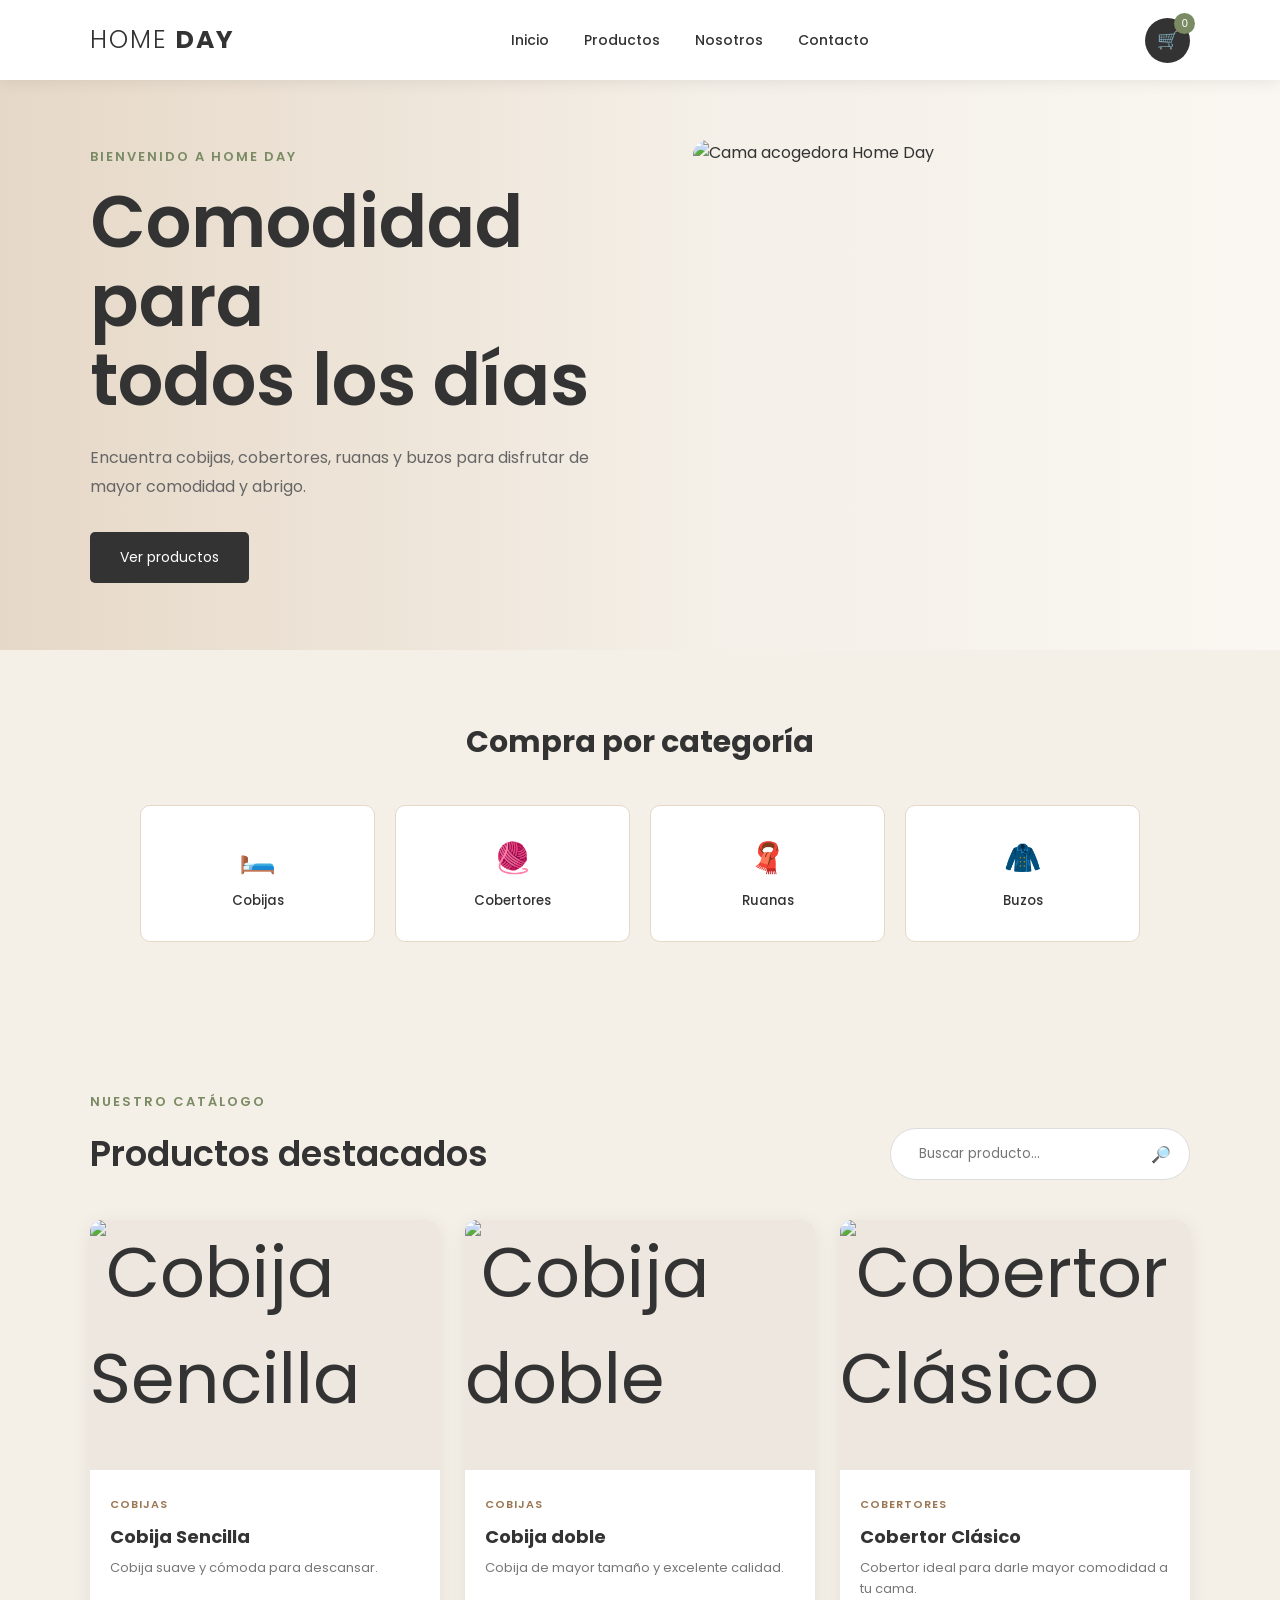
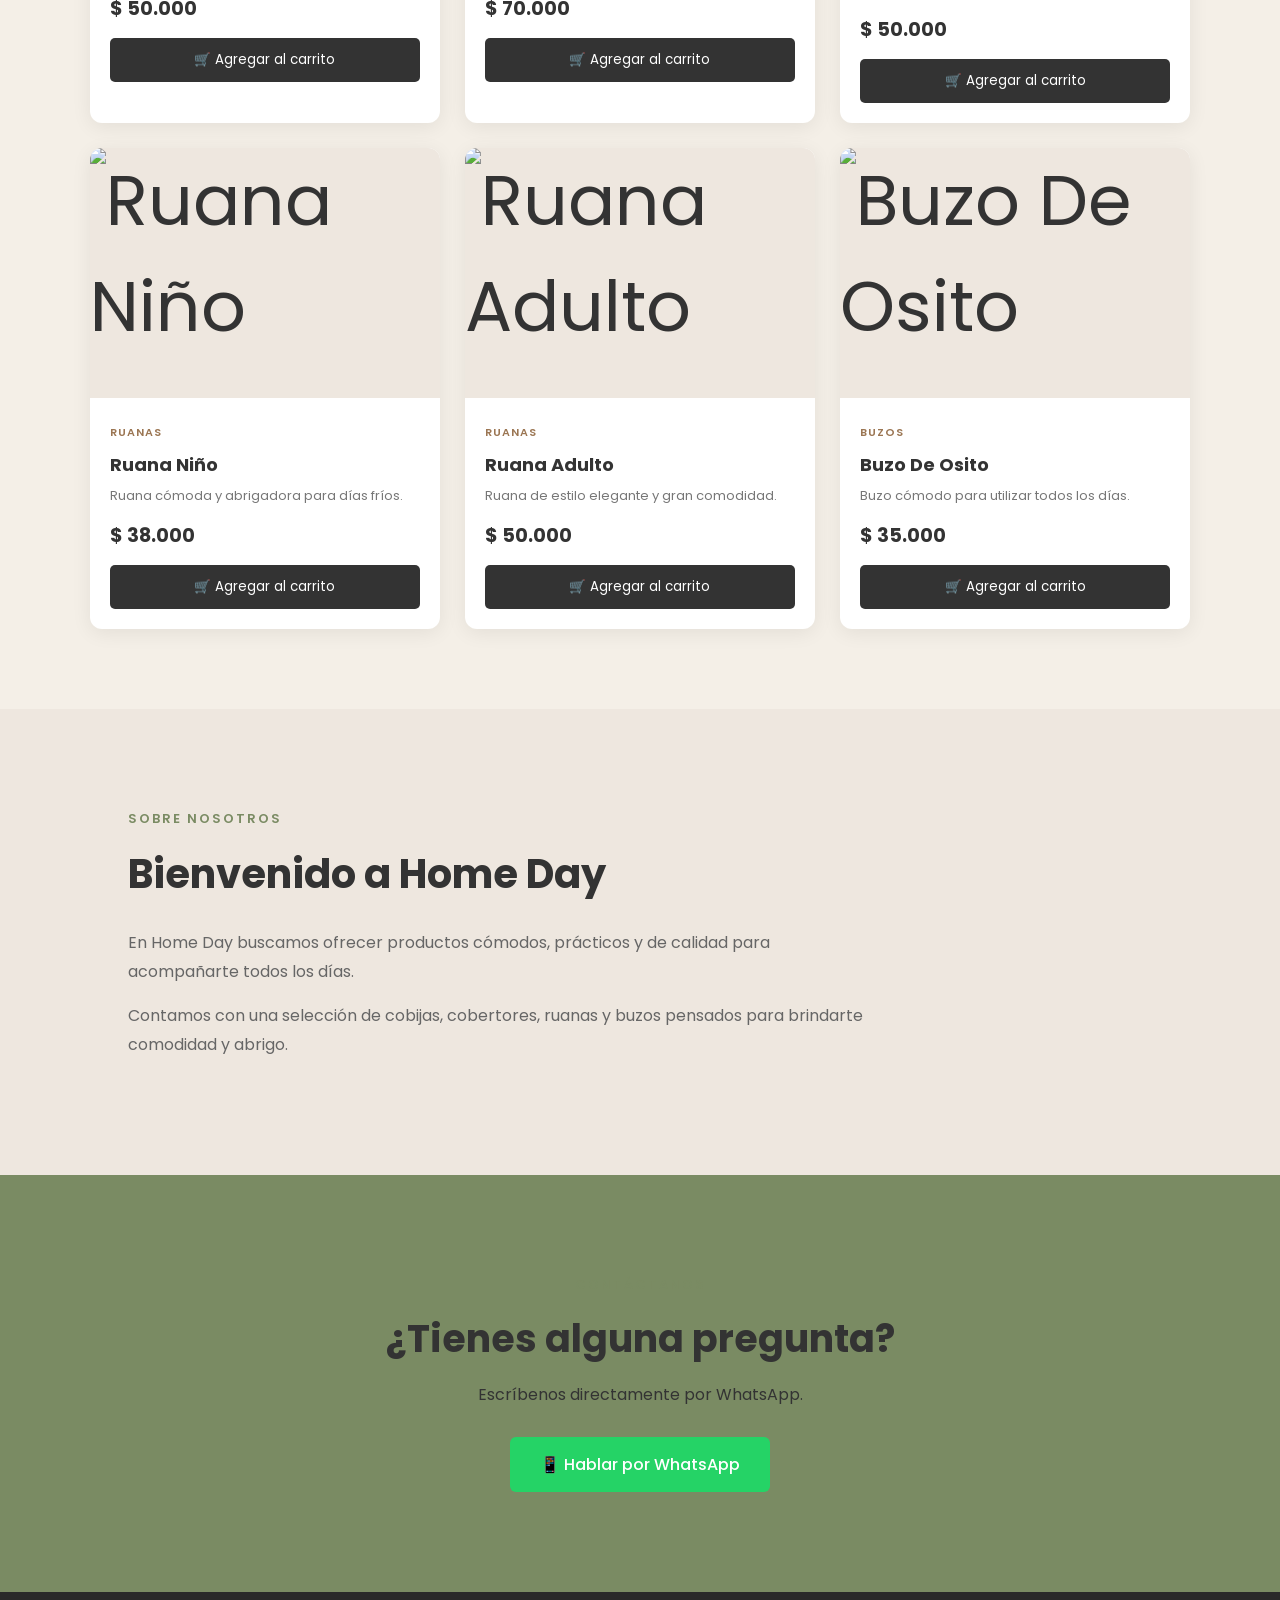
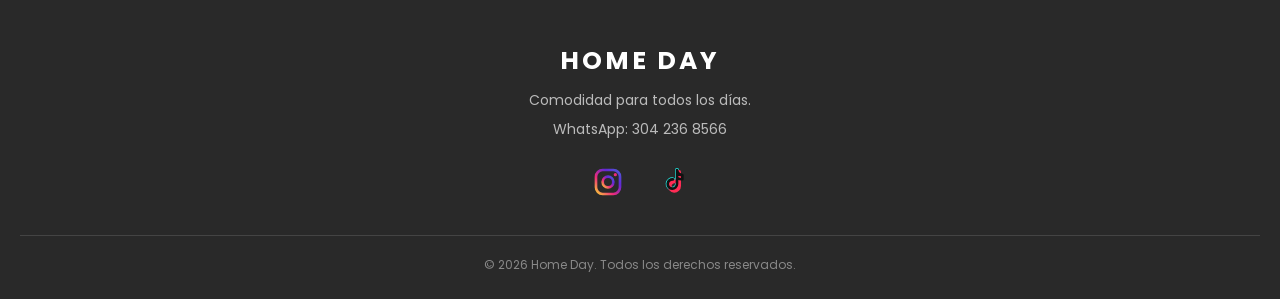
==== index.html @ c0301593 "Add files via upload" ====
<!DOCTYPE html>
<html lang="es">
<head>
    <meta charset="UTF-8">
    <meta name="viewport" content="width=device-width, initial-scale=1.0">

    <title>Home Day | Tienda Online</title>

    <link rel="stylesheet" href="estilos.css">

    <link rel="preconnect" href="https://fonts.googleapis.com">
    <link rel="preconnect" href="https://fonts.gstatic.com" crossorigin>
    <link href="https://fonts.googleapis.com/css2?family=Poppins:wght@300;400;500;600;700&display=swap" rel="stylesheet">
</head>

<body>

    <!-- =========================
         ENCABEZADO
    ========================== -->

    <header class="header">

        <div class="logo">
            <span>HOME</span> DAY
        </div>

        <nav class="menu">
            <a href="#inicio">Inicio</a>
            <a href="#productos">Productos</a>
            <a href="#nosotros">Nosotros</a>
            <a href="#contacto">Contacto</a>
        </nav>

        <button class="boton-carrito" onclick="abrirCarrito()">
            🛒
            <span id="contador-carrito">0</span>
        </button>

    </header>


    <!-- =========================
         INICIO
    ========================== -->

<section id="inicio" class="hero">

    <div class="hero-contenido">

        <p class="pequeno-titulo">
            BIENVENIDO A HOME DAY
        </p>

        <h1>
            Comodidad para<br>
            todos los días
        </h1>

        <p>
            Encuentra cobijas, cobertores, ruanas y buzos
            para disfrutar de mayor comodidad y abrigo.
        </p>

        <a href="#productos" class="boton-principal">
            Ver productos
        </a>

    </div>

    <div class="hero-imagen">
        <img src="./imagenes/cama.png" alt="Cama acogedora Home Day">
    </div>

</section>


    <!-- =========================
         CATEGORÍAS
    ========================== -->

    <section class="categorias">

        <h2>Compra por categoría</h2>

        <div class="categorias-contenedor">

            <button onclick="filtrarCategoria('Cobijas')">
                🛏️
                <span>Cobijas</span>
            </button>

            <button onclick="filtrarCategoria('Cobertores')">
                🧶
                <span>Cobertores</span>
            </button>

            <button onclick="filtrarCategoria('Ruanas')">
                🧣
                <span>Ruanas</span>
            </button>

            <button onclick="filtrarCategoria('Buzos')">
                🧥
                <span>Buzos</span>
            </button>

        </div>

    </section>


    <!-- =========================
         PRODUCTOS
    ========================== -->

    <section id="productos" class="productos">

        <div class="titulo-productos">

            <div>
                <p class="pequeno-titulo">
                    NUESTRO CATÁLOGO
                </p>

                <h2>
                    Productos destacados
                </h2>
            </div>

            <!-- BUSCADOR -->

            <div class="buscador">

                <input
                    type="text"
                    id="buscador"
                    placeholder="Buscar producto..."
                    onkeyup="buscarProducto()"
                >

                🔎

            </div>

        </div>


        <!-- Aquí aparecerán los productos -->

        <div id="lista-productos" class="lista-productos"></div>

    </section>


    <!-- =========================
         NOSOTROS
    ========================== -->

    <section id="nosotros" class="nosotros">

        <div class="nosotros-contenido">

            <p class="pequeno-titulo">
                SOBRE NOSOTROS
            </p>

            <h2>
                Bienvenido a Home Day
            </h2>

            <p>
                En Home Day buscamos ofrecer productos cómodos,
                prácticos y de calidad para acompañarte todos los días.
            </p>

            <p>
                Contamos con una selección de cobijas, cobertores,
                ruanas y buzos pensados para brindarte comodidad
                y abrigo.
            </p>

        </div>

    </section>


    <!-- =========================
         CONTACTO
    ========================== -->

    <section id="contacto" class="contacto">

        <p class="pequeno-titulo">
            CONTÁCTANOS
        </p>

        <h2>
            ¿Tienes alguna pregunta?
        </h2>

        <p>
            Escríbenos directamente por WhatsApp.
        </p>

        <a
            href="https://wa.me/573042368566"
            target="_blank"
            class="boton-whatsapp"
        >
            📱 Hablar por WhatsApp
        </a>

    </section>


    <!-- =========================
         CARRITO
    ========================== -->

    <div id="fondo-carrito" class="fondo-carrito">

        <div class="carrito">

            <div class="carrito-header">

                <h2>
                    🛒 Mi carrito
                </h2>

                <button onclick="cerrarCarrito()">
                    ✕
                </button>

            </div>


            <div id="productos-carrito" class="productos-carrito">

                <p class="carrito-vacio">
                    Tu carrito está vacío.
                </p>

            </div>


            <div class="carrito-total">

                <span>
                    Total:
                </span>

                <strong id="total-carrito">
                    $0
                </strong>

            </div>


            <!-- DATOS DEL CLIENTE -->

            <div class="datos-cliente">

                <h3>
                    Datos para el pedido
                </h3>

                <input
                    type="text"
                    id="nombre-cliente"
                    placeholder="Nombre completo"
                >

                <input
                    type="text"
                    id="direccion-cliente"
                    placeholder="Dirección de entrega"
                >

                <input
                    type="text"
                    id="ciudad-cliente"
                    placeholder="Ciudad"
                >

            </div>


            <!-- BOTÓN WHATSAPP -->

            <button
                class="boton-pedido"
                onclick="enviarPedidoWhatsApp()"
            >
                📲 Realizar pedido por WhatsApp
            </button>

        </div>

    </div>


<!-- =========================
     PIE DE PÁGINA
========================= -->

<footer>

    <div class="footer-logo">
        HOME DAY
    </div>

    <p>
        Comodidad para todos los días.
    </p>

    <p>
        WhatsApp: 304 236 8566
    </p>

    <!-- REDES SOCIALES -->

    <div class="redes-sociales">

        <!-- INSTAGRAM -->

        <a
            href="https://www.instagram.com/home_day17"
            target="_blank"
            rel="noopener noreferrer"
            aria-label="Instagram"
            title="Síguenos en Instagram"
        >

            <svg viewBox="0 0 24 24" aria-hidden="true">

                <defs>
                    <linearGradient
                        id="instagram-gradient"
                        x1="0"
                        y1="1"
                        x2="1"
                        y2="0"
                    >
                        <stop offset="0%" stop-color="#f9ce34"/>
                        <stop offset="35%" stop-color="#ee2a7b"/>
                        <stop offset="70%" stop-color="#6228d7"/>
                        <stop offset="100%" stop-color="#4f5bd5"/>
                    </linearGradient>
                </defs>

                <rect
                    x="3"
                    y="3"
                    width="18"
                    height="18"
                    rx="5"
                    ry="5"
                    fill="none"
                    stroke="url(#instagram-gradient)"
                    stroke-width="2"
                />

                <circle
                    cx="12"
                    cy="12"
                    r="4"
                    fill="none"
                    stroke="url(#instagram-gradient)"
                    stroke-width="2"
                />

                <circle
                    cx="17.5"
                    cy="6.5"
                    r="1.2"
                    fill="#ee2a7b"
                />

            </svg>

        </a>


        <!-- TIKTOK -->

        <a
            href="https://www.tiktok.com/@home.day17"
            target="_blank"
            rel="noopener noreferrer"
            aria-label="TikTok"
            title="Síguenos en TikTok"
        >

            <svg viewBox="0 0 24 24" aria-hidden="true">

                <!-- Sombra turquesa -->

                <path
                    d="M15 3v10.5a3.5 3.5 0 1 1-3-3.46"
                    fill="none"
                    stroke="#25F4EE"
                    stroke-width="3"
                    stroke-linecap="round"
                    stroke-linejoin="round"
                />

                <!-- Sombra rosa -->

                <path
                    d="M16.5 4.5v10.5a3.5 3.5 0 1 1-3-3.46"
                    fill="none"
                    stroke="#FE2C55"
                    stroke-width="3"
                    stroke-linecap="round"
                    stroke-linejoin="round"
                />

                <!-- Símbolo principal -->

                <path
                    d="M15 3v10.5a3.5 3.5 0 1 1-3-3.46M15 3c.3 2.2 1.6 3.6 4 3.8v3.1c-1.5.1-2.8-.3-4-1"
                    fill="none"
                    stroke="#111111"
                    stroke-width="2"
                    stroke-linecap="round"
                    stroke-linejoin="round"
                />

            </svg>

        </a>

    </div>


    <div class="copyright">
        © 2026 Home Day. Todos los derechos reservados.
    </div>

</footer>


    <!-- JAVASCRIPT -->

    <script src="script.js"></script>

</body>
</html>
---- estilos.css ----
/* =========================================
HOME DAY - ESTILOS
========================================= */

* {
  margin: 0;
  padding: 0;
  box-sizing: border-box;
}

html {
  scroll-behavior: smooth;
}

body {
  font-family: 'Poppins', sans-serif;
  background: #F4EFE7;
  color: #333333;
}

/* =========================================
HEADER
========================================= */

.header {
  width: 100%;
  height: 80px;
  background: #FFFFFF;
  display: flex;
  align-items: center;
  justify-content: space-between;
  padding: 0 7%;
  position: sticky;
  top: 0;
  z-index: 1000;
  box-shadow: 0 2px 15px rgba(0, 0, 0, 0.08);
}

.logo {
  font-size: 25px;
  font-weight: 700;
  letter-spacing: 2px;
  color: #333333;
}

.logo span {
  font-weight: 300;
}

.menu {
  display: flex;
  gap: 35px;
}

.menu a {
  text-decoration: none;
  color: #333333;
  font-size: 14px;
  font-weight: 500;
  transition: 0.3s;
}

.menu a:hover {
  color: #7A8B63;
}

.boton-carrito {
  border: none;
  background: #333333;
  color: white;
  width: 45px;
  height: 45px;
  border-radius: 50%;
  cursor: pointer;
  font-size: 18px;
  position: relative;
  transition: 0.3s;
}

.boton-carrito:hover {
  transform: scale(1.08);
  background: #7A8B63;
}

#contador-carrito {
  position: absolute;
  top: -5px;
  right: -5px;
  background: #7A8B63;
  color: white;
  width: 21px;
  height: 21px;
  border-radius: 50%;
  font-size: 11px;
  display: flex;
  align-items: center;
  justify-content: center;
}

/* =========================================
HERO
========================================= */

.hero {

  min-height: 570px;

  background: linear-gradient(
    90deg,
    #E6D8C7 0%,
    #F4EFE7 55%,
    #FAF7F2 100%
  );

  display: flex;

  align-items: center;

  justify-content: space-between;

  gap: 40px;

  padding: 50px 7%;

}

.hero-contenido {
  max-width: 620px;
}

.hero-imagen {

  width: 50%;

  height: 450px;

  display: flex;

  align-items: center;

  justify-content: center;

  overflow: hidden;

  border-radius: 15px;

}

.hero-imagen img {

  width: 100%;

  height: 100%;

  object-fit: contain;

  display: block;

}

.pequeno-titulo {
  color: #7A8B63;
  font-size: 13px;
  font-weight: 600;
  letter-spacing: 2px;
  margin-bottom: 15px;
}

.hero h1 {
  font-size: clamp(42px, 6vw, 72px);
  line-height: 1.1;
  font-weight: 600;
  color: #333333;
  margin-bottom: 25px;
}

.hero p:not(.pequeno-titulo) {
  max-width: 520px;
  line-height: 1.8;
  color: #666666;
  margin-bottom: 30px;
}

.boton-principal {
  display: inline-block;
  background: #333333;
  color: white;
  padding: 15px 30px;
  border-radius: 5px;
  text-decoration: none;
  font-size: 14px;
  transition: 0.3s;
}

.boton-principal:hover {
  background: #7A8B63;
  transform: translateY(-2px);
}

/* =========================================
CATEGORÍAS
========================================= */

.categorias {
  padding: 70px 7%;
  background: #F4EFE7;
  text-align: center;
}

.categorias h2 {
  font-size: 30px;
  margin-bottom: 40px;
  color: #333333;
}

.categorias-contenedor {
  max-width: 1000px;
  margin: auto;
  display: grid;
  grid-template-columns: repeat(4, 1fr);
  gap: 20px;
}

.categorias-contenedor button {
  border: 1px solid #E6D8C7;
  background: #FFFFFF;
  padding: 30px 15px;
  border-radius: 10px;
  cursor: pointer;
  font-family: inherit;
  color: #333333;
  transition: 0.3s;
}

.categorias-contenedor button:hover {
  background: #7A8B63;
  color: #FFFFFF;
  transform: translateY(-5px);
}

.categorias-contenedor button:first-line {
  font-size: 30px;
}

.categorias-contenedor span {
  display: block;
  margin-top: 10px;
  font-weight: 500;
}

/* =========================================
PRODUCTOS
========================================= */

.productos {
padding: 80px 7%;
}

.titulo-productos {
display: flex;
justify-content: space-between;
align-items: end;
margin-bottom: 40px;
}

.titulo-productos h2 {
font-size: 35px;
font-weight: 600;
}

.buscador {
background: white;
border: 1px solid #ddd;
border-radius: 30px;
padding: 5px 18px;
display: flex;
align-items: center;
width: 300px;
}

.buscador input {
border: none;
outline: none;
width: 100%;
padding: 10px;
font-family: inherit;
background: transparent;
}

/* =========================================
LISTA DE PRODUCTOS
========================================= */

.lista-productos {
display: grid;
grid-template-columns: repeat(3, 1fr);
gap: 25px;
}

.producto {
background: white;
border-radius: 12px;
overflow: hidden;
box-shadow: 0 4px 20px rgba(0, 0, 0, 0.07);
transition: 0.3s;
}

.producto:hover {
transform: translateY(-7px);
box-shadow: 0 10px 30px rgba(0, 0, 0, 0.12);
}

.producto-imagen {
    height: 250px;
    background: #eee7df;
    display: flex;
    align-items: center;
    justify-content: center;
    font-size: 70px;
    overflow: hidden;
}

.producto-imagen img {
    width: 100%;
    height: 100%;
    object-fit: cover;
    display: block;
}

.producto-info {
padding: 20px;
}

.producto-categoria {
font-size: 11px;
color: #9b7653;
font-weight: 600;
text-transform: uppercase;
letter-spacing: 1px;
}

.producto h3 {
font-size: 18px;
margin: 8px 0;
}

.producto-descripcion {
color: #777;
font-size: 13px;
line-height: 1.6;
margin-bottom: 15px;
}

.producto-precio {
font-size: 19px;
font-weight: 700;
margin-bottom: 15px;
}

.boton-agregar {
width: 100%;
border: none;
background: #333;
color: white;
padding: 12px;
border-radius: 5px;
cursor: pointer;
font-family: inherit;
transition: 0.3s;
}

.boton-agregar:hover {
background: #9b7653;
}

/* =========================================
NOSOTROS
========================================= */

.nosotros {
padding: 100px 10%;
background: #eee7df;
}

.nosotros-contenido {
max-width: 750px;
}

.nosotros h2 {
font-size: 40px;
margin-bottom: 25px;
}

.nosotros p:not(.pequeno-titulo) {
color: #666;
line-height: 1.8;
margin-bottom: 15px;
}

/* =========================================
CONTACTO
========================================= */

.contacto {
    padding: 100px 20px;
    text-align: center;
    background: #7A8B63;
}

.contacto h2 {
    font-size: 38px;
    margin-bottom: 15px;
    color: #333333;
}

.contacto p:not(.pequeno-titulo) {
    color: #333333;
    margin-bottom: 30px;
}

.boton-whatsapp {
display: inline-block;
background: #25d366;
color: white;
padding: 15px 30px;
text-decoration: none;
border-radius: 6px;
font-weight: 500;
transition: 0.3s;
}

.boton-whatsapp:hover {
transform: translateY(-3px);
}

/* =========================================
CARRITO
========================================= */

.fondo-carrito {
    position: fixed;
    inset: 0;
    background: rgba(0, 0, 0, 0.55);
    z-index: 2000;
    display: none;
    justify-content: flex-end;
}

.fondo-carrito.activo {
    display: flex;
}

.carrito {
    width: 450px;
    max-width: 100%;
    height: 100%;
    background: white;
    padding: 25px;
    overflow-y: auto;
    animation: aparecerCarrito 0.3s ease;
}

.carrito-header {
display: flex;
align-items: center;
justify-content: space-between;
border-bottom: 1px solid #eee;
padding-bottom: 20px;
}

.carrito-header h2 {
font-size: 22px;
}

.carrito-header button {
border: none;
background: transparent;
font-size: 22px;
cursor: pointer;
}

/* =========================================
PRODUCTOS DEL CARRITO
========================================= */

.producto-carrito {
display: flex;
justify-content: space-between;
align-items: center;
gap: 10px;
padding: 18px 0;
border-bottom: 1px solid #eee;
}

.producto-carrito-info {
flex: 1;
}

.producto-carrito-info h4 {
font-size: 14px;
margin-bottom: 5px;
}

.producto-carrito-info p {
color: #777;
font-size: 13px;
}

.controles-cantidad {
display: flex;
align-items: center;
gap: 8px;
}

.controles-cantidad button {
width: 27px;
height: 27px;
border: 1px solid #ddd;
background: #fafafa;
cursor: pointer;
border-radius: 4px;
}

.eliminar-producto {
border: none !important;
background: transparent !important;
color: #b85c5c;
font-size: 18px;
}

.carrito-vacio {
text-align: center;
padding: 50px 0;
color: #888;
}

/* =========================================
TOTAL
========================================= */

.carrito-total {
display: flex;
justify-content: space-between;
padding: 25px 0;
font-size: 20px;
border-bottom: 1px solid #eee;
}

/* =========================================
DATOS CLIENTE
========================================= */

.datos-cliente {
padding-top: 25px;
}

.datos-cliente h3 {
font-size: 17px;
margin-bottom: 15px;
}

.datos-cliente input {
width: 100%;
padding: 13px;
border: 1px solid #ddd;
border-radius: 5px;
margin-bottom: 12px;
outline: none;
font-family: inherit;
}

.datos-cliente input:focus {
border-color: #9b7653;
}

/* =========================================
BOTÓN PEDIDO
========================================= */

.boton-pedido {
width: 100%;
margin-top: 15px;
padding: 15px;
border: none;
background: #25d366;
color: white;
border-radius: 5px;
font-family: inherit;
font-weight: 600;
cursor: pointer;
transition: 0.3s;
}

.boton-pedido:hover {
background: #1ebc59;
}

/* =========================================
FOOTER
========================================= */

footer {
background: #292929;
color: white;
text-align: center;
padding: 50px 20px 25px;
}

.footer-logo {
font-size: 25px;
font-weight: 700;
letter-spacing: 3px;
margin-bottom: 10px;
}

footer p {
color: #bbb;
margin-bottom: 8px;
font-size: 14px;
}

.copyright {
border-top: 1px solid #444;
margin-top: 30px;
padding-top: 20px;
color: #888;
font-size: 12px;
}

/* =========================================
MENSAJE SIN PRODUCTOS
========================================= */

.sin-productos {
grid-column: 1 / -1;
text-align: center;
padding: 50px;
color: #777;
}

/* =========================================
RESPONSIVE
========================================= */

@media (max-width: 1000px) {


.lista-productos {
    grid-template-columns: repeat(2, 1fr);
}

.categorias-contenedor {
    grid-template-columns: repeat(2, 1fr);
}


}

@media (max-width: 700px) {


.header {
    padding: 0 5%;
}

.menu {
    display: none;
}

.hero {
    padding: 60px 7%;
    min-height: 500px;
}

.hero h1 {
    font-size: 45px;
}

.titulo-productos {
    flex-direction: column;
    align-items: stretch;
    gap: 25px;
}

.buscador {
    width: 100%;
}

.lista-productos {
    grid-template-columns: 1fr;
}

.categorias-contenedor {
    grid-template-columns: 1fr 1fr;
}

.productos {
    padding: 60px 5%;
}

.nosotros {
    padding: 70px 7%;
}

.nosotros h2 {
    font-size: 32px;
}

.contacto h2 {
    font-size: 30px;
}


}

@media (max-width: 450px) {


.categorias-contenedor {
    grid-template-columns: 1fr;
}

.carrito {
    padding: 20px;
}


}

/* =========================================
   REDES SOCIALES
========================================= */

.redes-sociales {
    display: flex;
    justify-content: center;
    align-items: center;
    gap: 20px;
    margin: 20px 0;
}

.redes-sociales a {
    display: flex;
    align-items: center;
    justify-content: center;
    width: 45px;
    height: 45px;
    text-decoration: none;
    transition: 0.3s;
}

.redes-sociales a:hover {
    transform: scale(1.1);
}

.redes-sociales svg {
    width: 32px;
    height: 32px;
}
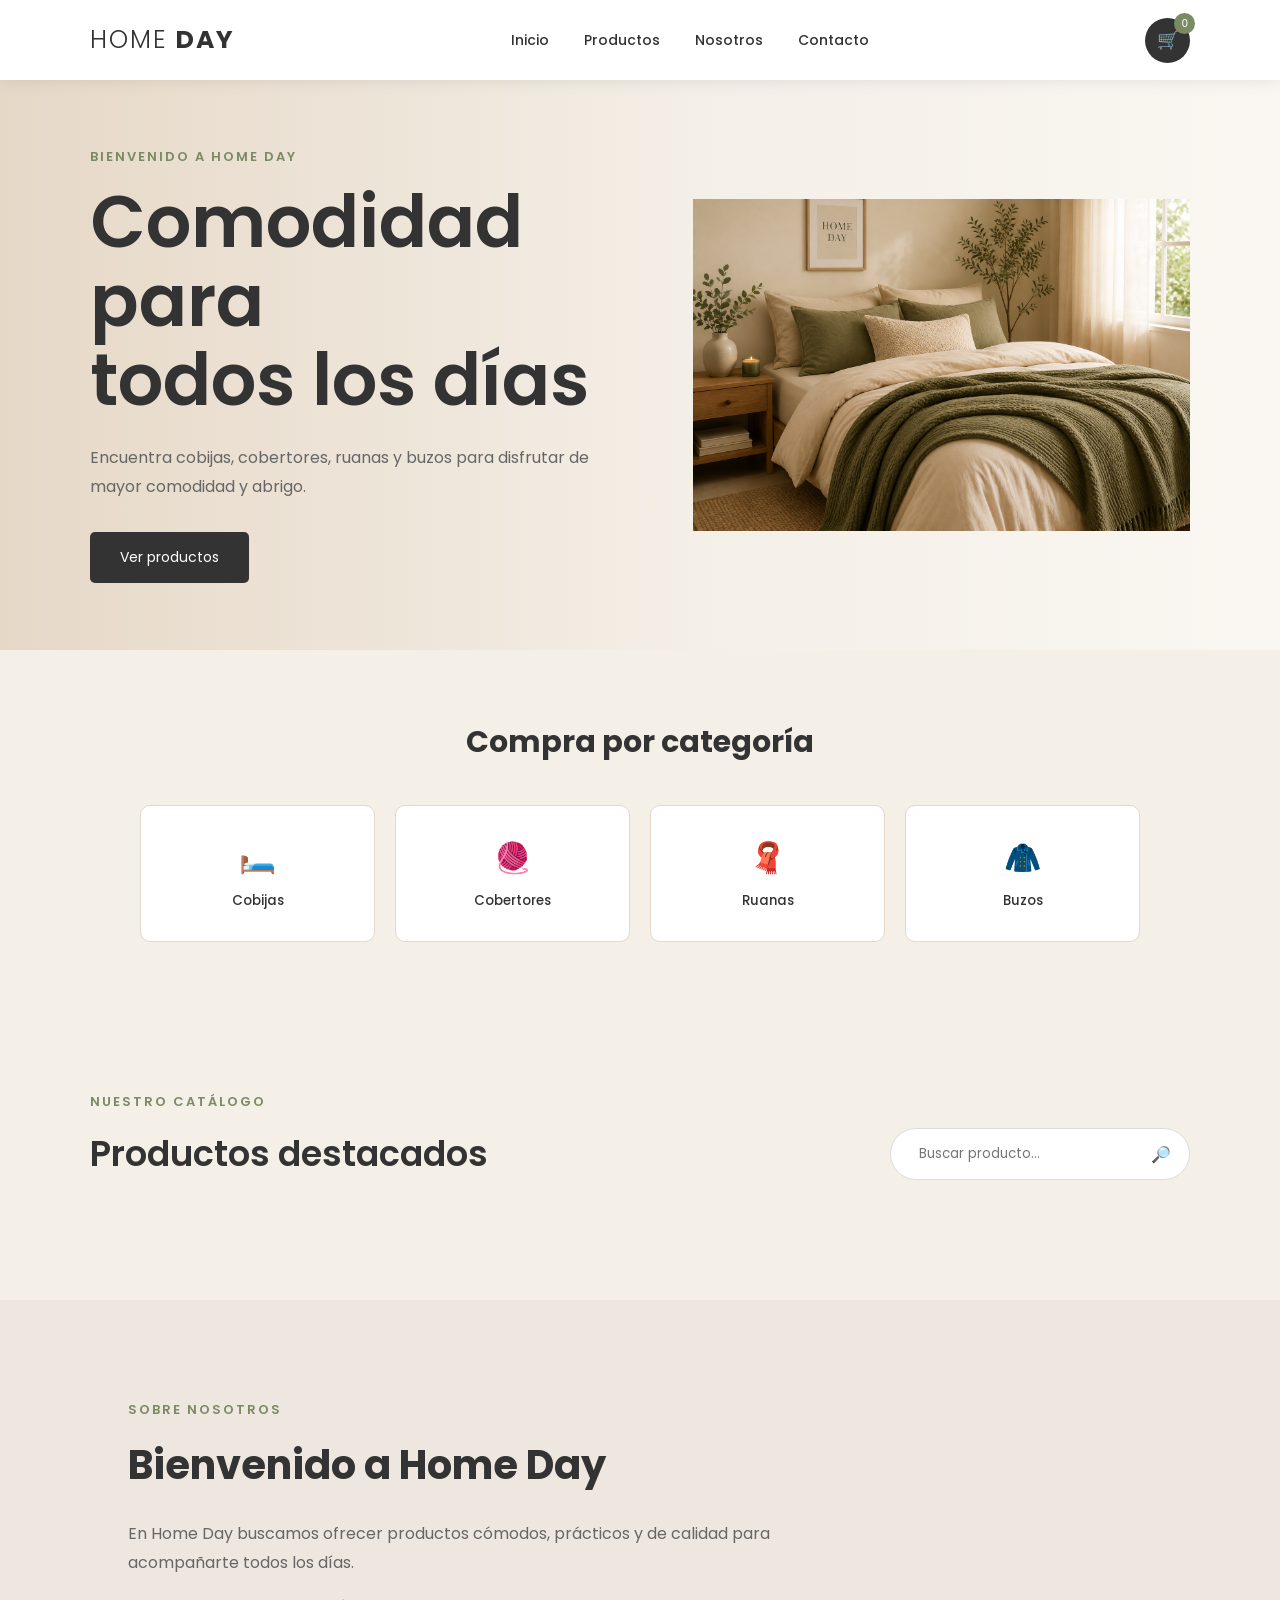
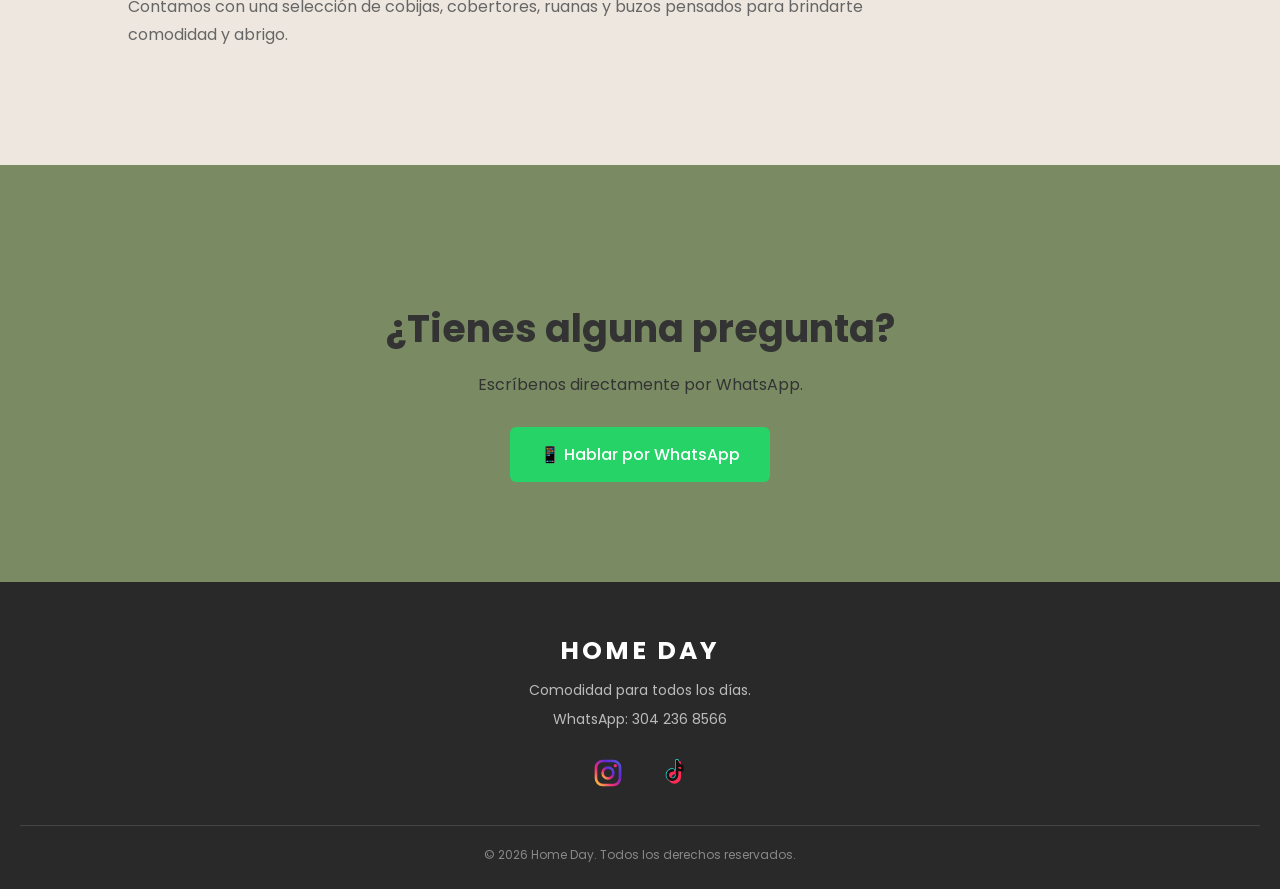
==== commit 03d1715b: "Update index.html" ====
--- a/index.html
+++ b/index.html
@@ -69,7 +69,7 @@
     </div>
 
     <div class="hero-imagen">
-        <img src="./imagenes/cama.png" alt="Cama acogedora Home Day">
+        <img src="cama.png">
     </div>
 
 </section>
@@ -446,4 +446,4 @@
     <script src="script.js"></script>
 
 </body>
-</html>+</html>
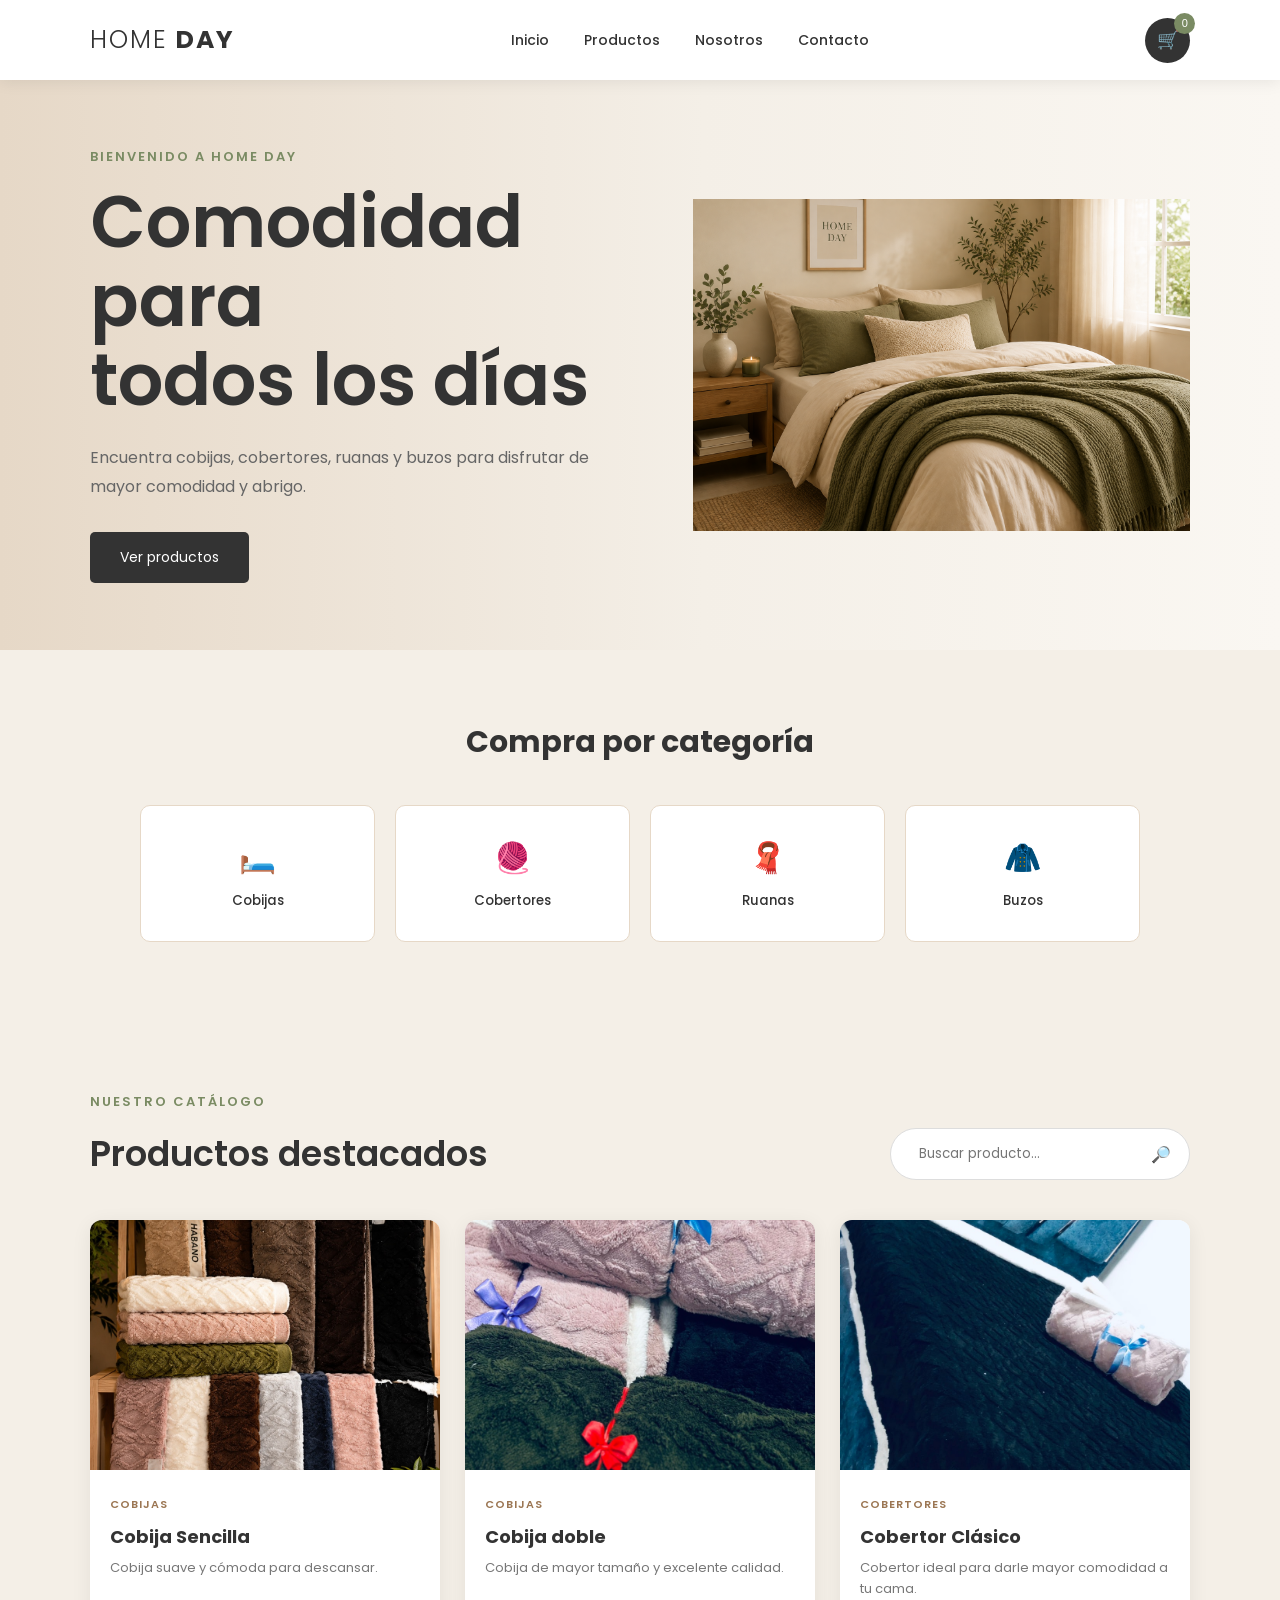
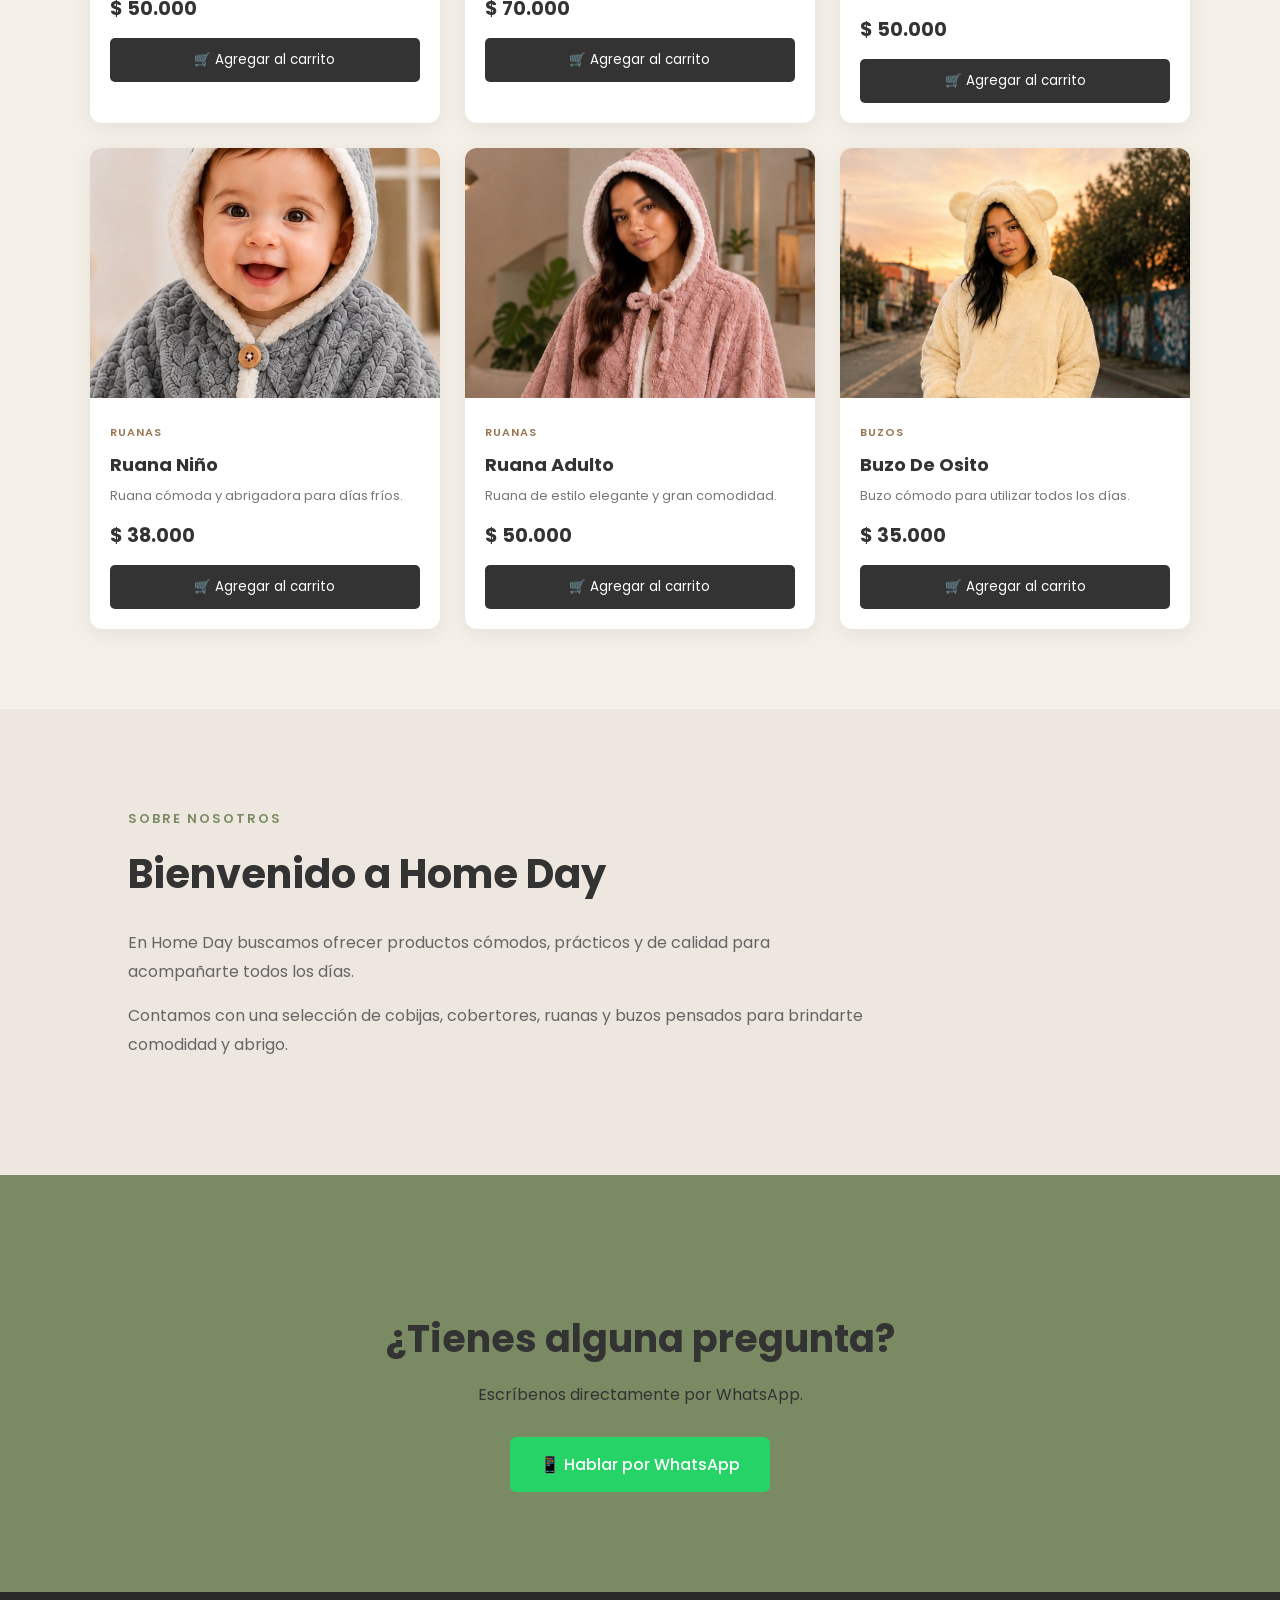
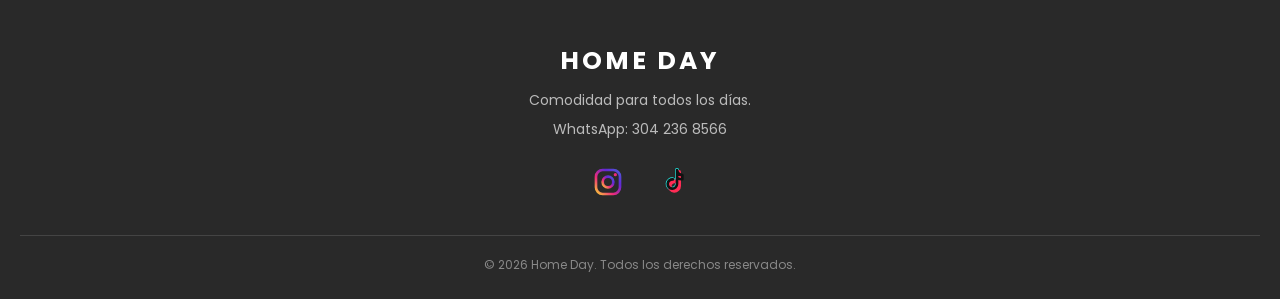
==== commit c6228978: "Update index.html" ====
--- a/index.html
+++ b/index.html
@@ -288,10 +288,11 @@
 
             <!-- BOTÓN WHATSAPP -->
 
-            <button
-                class="boton-pedido"
-                onclick="enviarPedidoWhatsApp()"
-            >
+           <button
+    type="button"
+    class="boton-pedido"
+    onclick="enviarPedidoWhatsApp()"
+>
                 📲 Realizar pedido por WhatsApp
             </button>
 
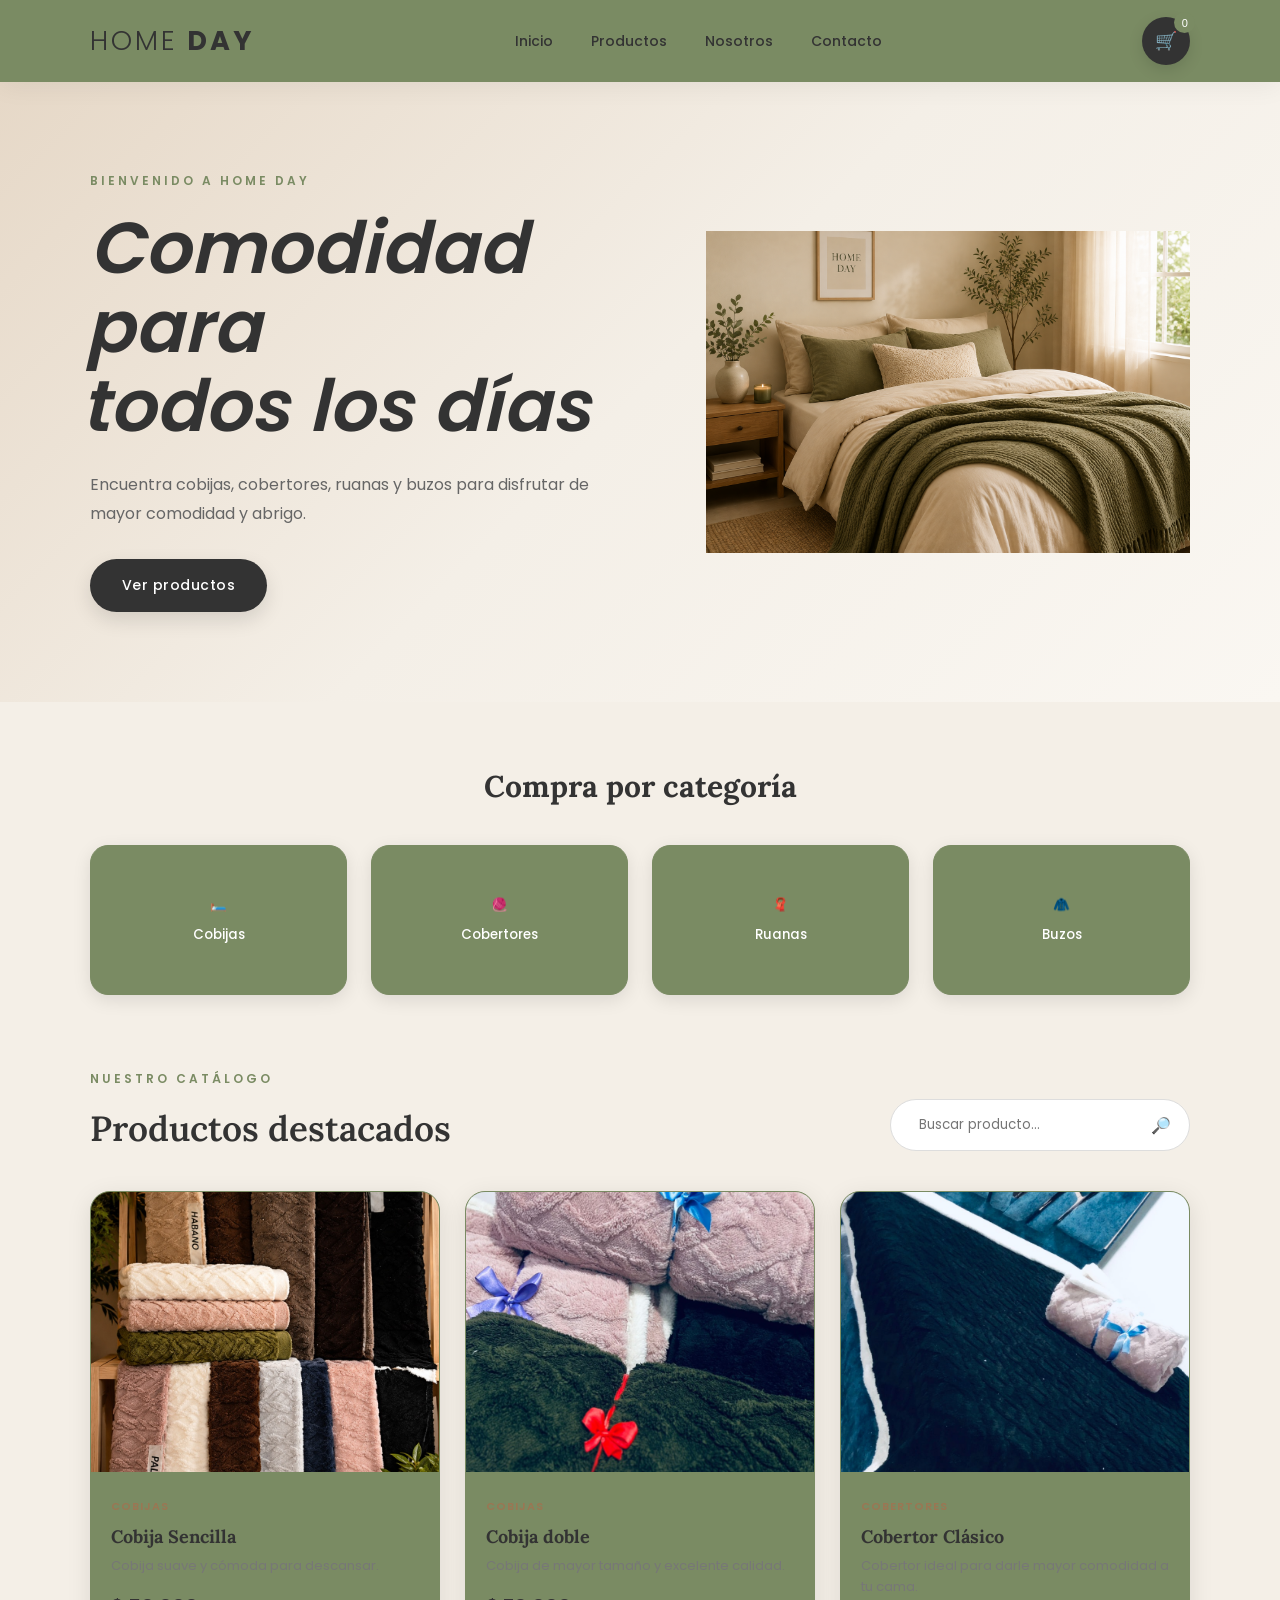
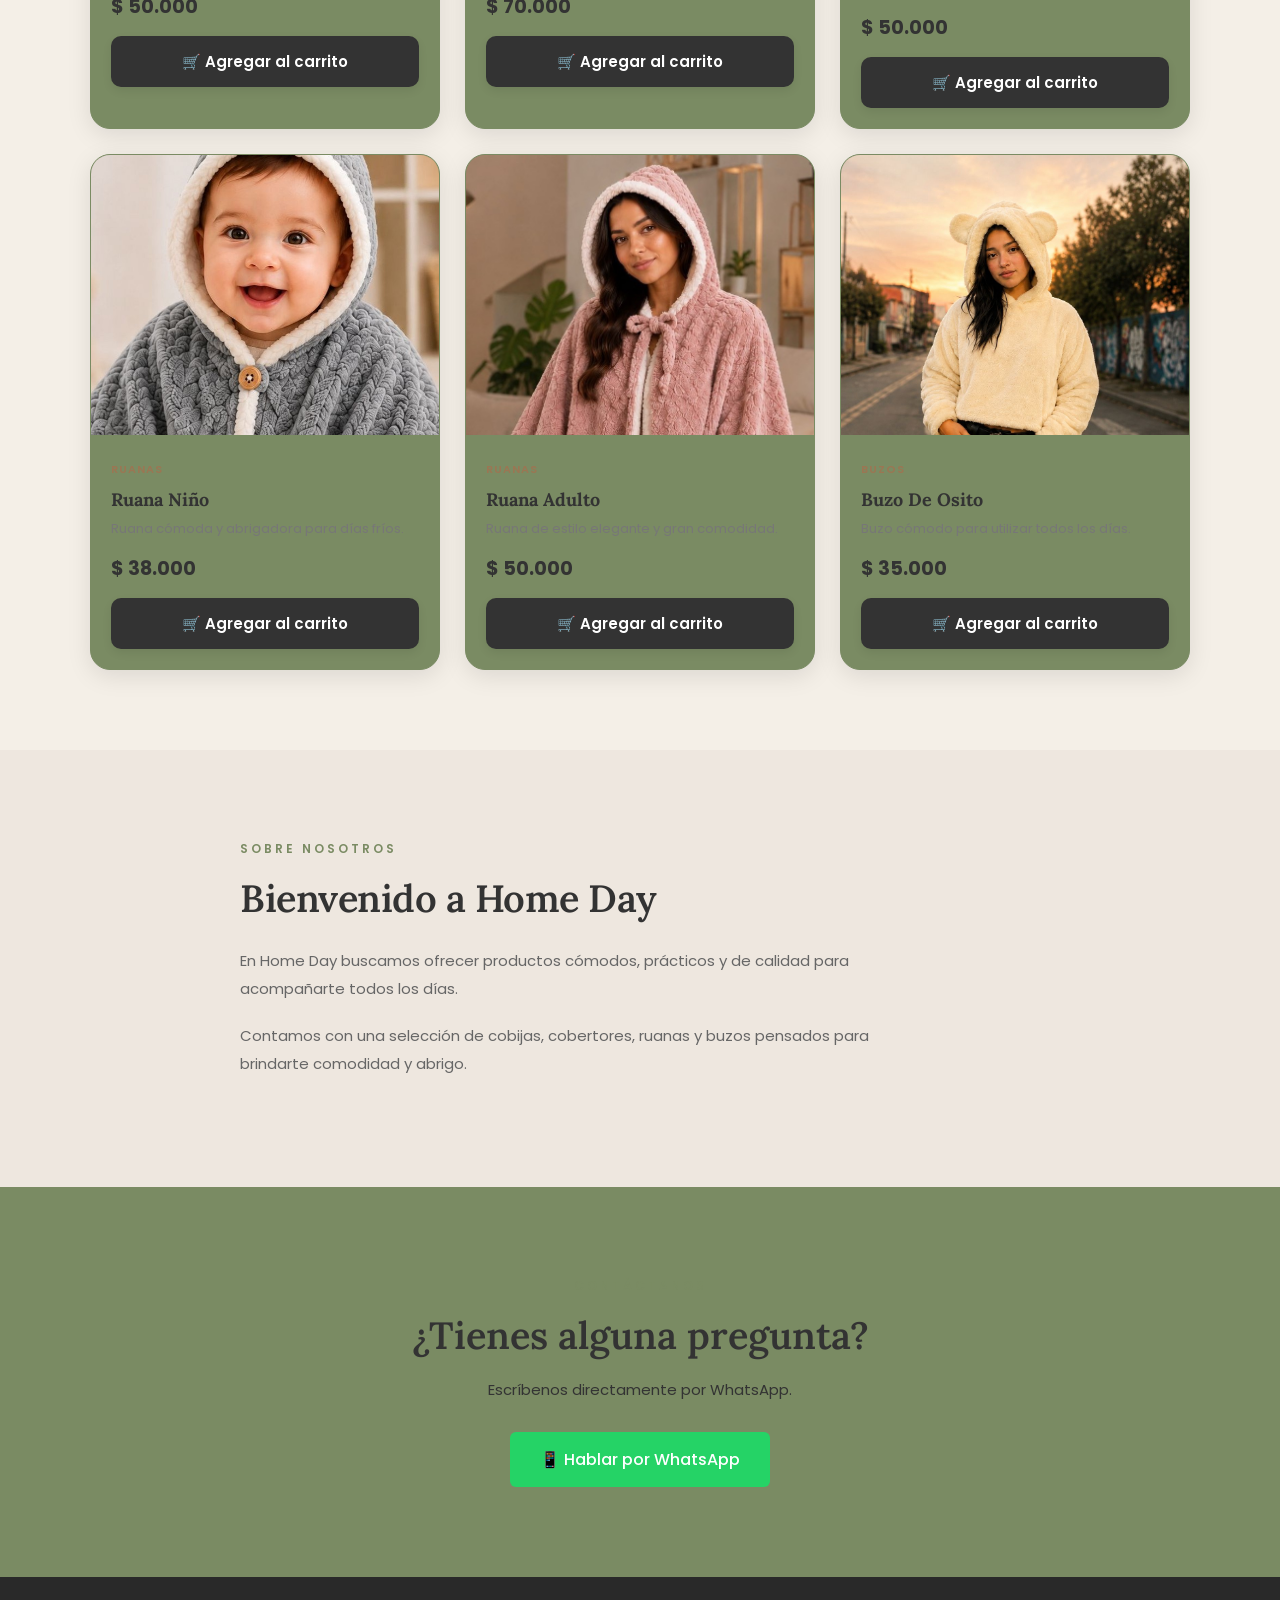
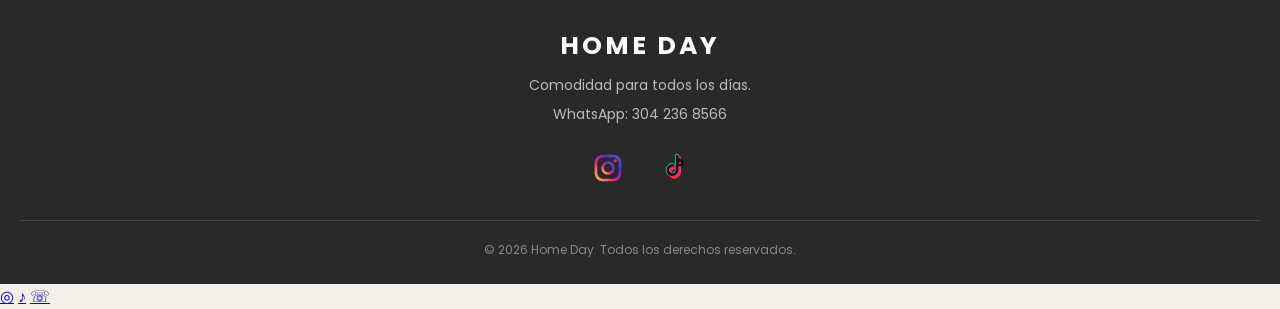
==== commit 31e5548b: "Update index.html" ====
--- a/index.html
+++ b/index.html
@@ -446,5 +446,12 @@
 
     <script src="script.js"></script>
 
+<!-- BOTÓN FLOTANTE DE REDES SOCIALES -->
+<div class="redes-flotantes">
+  <a href="#" class="red-social instagram" aria-label="Instagram">◎</a>
+  <a href="#" class="red-social tiktok" aria-label="TikTok">♪</a>
+  <a href="#" class="red-social whatsapp" aria-label="WhatsApp">☏</a>
+</div>
+    
 </body>
 </html>
--- a/estilos.css
+++ b/estilos.css
@@ -1,3 +1,4 @@
+@import url('https://fonts.googleapis.com/css2?family=Lora:ital,wght@0,400;0,500;1,400;1,500&display=swap');
 /* =========================================
 HOME DAY - ESTILOS
 ========================================= */
@@ -13,19 +14,24 @@
 }
 
 body {
+  margin: 0;
   font-family: 'Poppins', sans-serif;
   background: #F4EFE7;
   color: #333333;
 }
 
+h1, h2, h3 {
+  font-family: 'Lora', serif;
+}
+
 /* =========================================
 HEADER
 ========================================= */
 
 .header {
   width: 100%;
-  height: 80px;
-  background: #FFFFFF;
+  height: 82px;
+  background: #7A8B63;
   display: flex;
   align-items: center;
   justify-content: space-between;
@@ -33,14 +39,21 @@
   position: sticky;
   top: 0;
   z-index: 1000;
-  box-shadow: 0 2px 15px rgba(0, 0, 0, 0.08);
+  box-shadow: 0 4px 25px rgba(0, 0, 0, 0.06);
+  backdrop-filter: blur(10px);
+  transition: all 0.3s ease;
 }
 
 .logo {
-  font-size: 25px;
+  font-size: 27px;
   font-weight: 700;
-  letter-spacing: 2px;
+  letter-spacing: 3px;
   color: #333333;
+  transition: 0.3s ease;
+}
+
+.logo:hover {
+  transform: translateY(-1px);
 }
 
 .logo span {
@@ -49,37 +62,57 @@
 
 .menu {
   display: flex;
-  gap: 35px;
+  align-items: center;
+  gap: 38px;
 }
 
 .menu a {
+  position: relative;
   text-decoration: none;
   color: #333333;
   font-size: 14px;
   font-weight: 500;
-  transition: 0.3s;
+  transition: color 0.3s ease;
+  padding: 8px 0;
 }
 
 .menu a:hover {
   color: #7A8B63;
+}
+
+.menu a::after {
+  content: "";
+  position: absolute;
+  left: 0;
+  bottom: 0;
+  width: 0;
+  height: 2px;
+  background: #7A8B63;
+  transition: width 0.3s ease;
+}
+
+.menu a:hover::after {
+  width: 100%;
 }
 
 .boton-carrito {
   border: none;
   background: #333333;
   color: white;
-  width: 45px;
-  height: 45px;
+  width: 48px;
+  height: 48px;
   border-radius: 50%;
   cursor: pointer;
   font-size: 18px;
   position: relative;
-  transition: 0.3s;
+  transition: all 0.3s ease;
+  box-shadow: 0 5px 15px rgba(0, 0, 0, 0.12);
 }
 
 .boton-carrito:hover {
-  transform: scale(1.08);
-  background: #7A8B63;
+  transform: translateY(-2px) scale(1.05);
+  background: #7A8B63;
+  box-shadow: 0 8px 20px rgba(122, 139, 99, 0.25);
 }
 
 #contador-carrito {
@@ -102,76 +135,75 @@
 ========================================= */
 
 .hero {
-
-  min-height: 570px;
-
+  min-height: 620px;
   background: linear-gradient(
-    90deg,
+    135deg,
     #E6D8C7 0%,
-    #F4EFE7 55%,
+    #F4EFE7 50%,
     #FAF7F2 100%
   );
-
   display: flex;
-
   align-items: center;
-
   justify-content: space-between;
-
-  gap: 40px;
-
-  padding: 50px 7%;
-
+  gap: 60px;
+  padding: 70px 7%;
+  position: relative;
+  overflow: hidden;
 }
 
 .hero-contenido {
-  max-width: 620px;
+  max-width: 600px;
+  position: relative;
+  z-index: 2;
 }
 
 .hero-imagen {
-
   width: 50%;
-
-  height: 450px;
-
+  height: 470px;
   display: flex;
-
   align-items: center;
-
   justify-content: center;
-
   overflow: hidden;
-
-  border-radius: 15px;
-
+  border-radius: 30px;
+  position: relative;
+  transition: transform 0.4s ease;
+}
+
+.hero-imagen:hover {
+  transform: scale(1.02);
 }
 
 .hero-imagen img {
-
   width: 100%;
-
   height: 100%;
-
   object-fit: contain;
-
   display: block;
-
+  transition: transform 0.5s ease;
+}
+
+.hero-imagen:hover img {
+  transform: scale(1.04);
 }
 
 .pequeno-titulo {
   color: #7A8B63;
-  font-size: 13px;
+  font-size: 12px;
   font-weight: 600;
-  letter-spacing: 2px;
-  margin-bottom: 15px;
+  letter-spacing: 3px;
+  margin-bottom: 18px;
+  text-transform: uppercase;
 }
 
 .hero h1 {
+  font-family: 'Poppins', sans-serif;
+  font-style: italic;
   font-size: clamp(42px, 6vw, 72px);
   line-height: 1.1;
   font-weight: 600;
   color: #333333;
   margin-bottom: 25px;
+  transform: skewX(-3deg);
+  transform-origin: left;
 }
 
 .hero p:not(.pequeno-titulo) {
@@ -185,16 +217,20 @@
   display: inline-block;
   background: #333333;
   color: white;
-  padding: 15px 30px;
-  border-radius: 5px;
+  padding: 16px 32px;
+  border-radius: 30px;
   text-decoration: none;
   font-size: 14px;
-  transition: 0.3s;
+  font-weight: 500;
+  letter-spacing: 0.5px;
+  transition: all 0.3s ease;
+  box-shadow: 0 8px 20px rgba(0, 0, 0, 0.12);
 }
 
 .boton-principal:hover {
   background: #7A8B63;
-  transform: translateY(-2px);
+  transform: translateY(-3px);
+  box-shadow: 0 12px 25px rgba(122, 139, 99, 0.25);
 }
 
 /* =========================================
@@ -202,7 +238,7 @@
 ========================================= */
 
 .categorias {
-  padding: 70px 7%;
+  padding: 65px 7% 35px;
   background: #F4EFE7;
   text-align: center;
 }
@@ -214,32 +250,52 @@
 }
 
 .categorias-contenedor {
-  max-width: 1000px;
-  margin: auto;
+  width: 100%;
+  max-width: 1100px;
+  margin: 0 auto;
   display: grid;
-  grid-template-columns: repeat(4, 1fr);
-  gap: 20px;
+  grid-template-columns: repeat(4, minmax(0, 1fr));
+  gap: 24px;
 }
 
 .categorias-contenedor button {
-  border: 1px solid #E6D8C7;
-  background: #FFFFFF;
-  padding: 30px 15px;
-  border-radius: 10px;
+  width: 100%;
+  border: 1px solid #7A8B63;
+  background: #7A8B63;
+  padding: 35px 20px;
+  min-height: 150px;
+  border-radius: 18px;
   cursor: pointer;
   font-family: inherit;
+  color: #FFFFFF;
+  transition: all 0.35s ease;
+  box-shadow: 0 5px 18px rgba(0, 0, 0, 0.10);
+  position: relative;
+  overflow: hidden;
+}
+
+.categorias-contenedor button::before {
+  content: "";
+  position: absolute;
+  left: 0;
+  bottom: 0;
+  width: 100%;
+  height: 4px;
+  background: #7A8B63;
+  transform: scaleX(0);
+  transform-origin: center;
+  transition: transform 0.35s ease;
+}
+
+.categorias-contenedor button:hover {
+  background: #FFFFFF;
   color: #333333;
-  transition: 0.3s;
-}
-
-.categorias-contenedor button:hover {
-  background: #7A8B63;
-  color: #FFFFFF;
-  transform: translateY(-5px);
-}
-
-.categorias-contenedor button:first-line {
-  font-size: 30px;
+  transform: translateY(-8px);
+  box-shadow: 0 15px 30px rgba(0, 0, 0, 0.10);
+}
+
+.categorias-contenedor button:hover::before {
+  transform: scaleX(1);
 }
 
 .categorias-contenedor span {
@@ -253,7 +309,7 @@
 ========================================= */
 
 .productos {
-padding: 80px 7%;
+  padding: 40px 7% 80px;
 }
 
 .titulo-productos {
@@ -298,20 +354,21 @@
 }
 
 .producto {
-background: white;
-border-radius: 12px;
-overflow: hidden;
-box-shadow: 0 4px 20px rgba(0, 0, 0, 0.07);
-transition: 0.3s;
+  background: #7A8B63;
+  border-radius: 20px;
+  overflow: hidden;
+  box-shadow: 0 6px 25px rgba(0, 0, 0, 0.10);
+  transition: all 0.35s ease;
+  border: 1px solid #7A8B63;
 }
 
 .producto:hover {
-transform: translateY(-7px);
-box-shadow: 0 10px 30px rgba(0, 0, 0, 0.12);
+  transform: translateY(-10px);
+  box-shadow: 0 18px 35px rgba(0, 0, 0, 0.12);
 }
 
 .producto-imagen {
-    height: 250px;
+    height: 280px;
     background: #eee7df;
     display: flex;
     align-items: center;
@@ -325,6 +382,11 @@
     height: 100%;
     object-fit: cover;
     display: block;
+    transition: transform 0.5s ease;
+}
+
+.producto:hover .producto-imagen img {
+    transform: scale(1.05);
 }
 
 .producto-info {
@@ -358,19 +420,28 @@
 }
 
 .boton-agregar {
-width: 100%;
-border: none;
-background: #333;
-color: white;
-padding: 12px;
-border-radius: 5px;
-cursor: pointer;
-font-family: inherit;
-transition: 0.3s;
+  width: 100%;
+  border: none;
+  background: #333333;
+  color: #FFFFFF;
+  padding: 14px 18px;
+  border-radius: 10px;
+  cursor: pointer;
+  font-family: inherit;
+  font-size: 15px;
+  font-weight: 600;
+  transition: all 0.3s ease;
+  box-shadow: 0 4px 10px rgba(0, 0, 0, 0.08);
 }
 
 .boton-agregar:hover {
-background: #9b7653;
+  background: #7A8B63;
+  transform: translateY(-2px);
+  box-shadow: 0 8px 18px rgba(0, 0, 0, 0.12);
+}
+
+.boton-agregar:active {
+  transform: translateY(0);
 }
 
 /* =========================================
@@ -378,23 +449,30 @@
 ========================================= */
 
 .nosotros {
-padding: 100px 10%;
-background: #eee7df;
+  padding: 90px 7%;
+  background: #eee7df;
 }
 
 .nosotros-contenido {
-max-width: 750px;
+  max-width: 800px;
+  margin: 0 auto;
 }
 
 .nosotros h2 {
-font-size: 40px;
-margin-bottom: 25px;
+  font-size: 38px;
+  font-weight: 600;
+  color: #333333;
+  margin-bottom: 25px;
+  letter-spacing: -0.5px;
+  line-height: 1.2;
 }
 
 .nosotros p:not(.pequeno-titulo) {
-color: #666;
-line-height: 1.8;
-margin-bottom: 15px;
+  color: #666666;
+  font-size: 15px;
+  line-height: 1.9;
+  margin-bottom: 18px;
+  max-width: 700px;
 }
 
 /* =========================================
@@ -402,20 +480,24 @@
 ========================================= */
 
 .contacto {
-    padding: 100px 20px;
-    text-align: center;
-    background: #7A8B63;
+  padding: 90px 7%;
+  text-align: center;
+  background: #7A8B63;
 }
 
 .contacto h2 {
-    font-size: 38px;
-    margin-bottom: 15px;
-    color: #333333;
+  font-size: 38px;
+  font-weight: 600;
+  margin-bottom: 18px;
+  color: #333333;
+  line-height: 1.2;
 }
 
 .contacto p:not(.pequeno-titulo) {
-    color: #333333;
-    margin-bottom: 30px;
+  color: #333333;
+  font-size: 15px;
+  line-height: 1.7;
+  margin-bottom: 30px;
 }
 
 .boton-whatsapp {
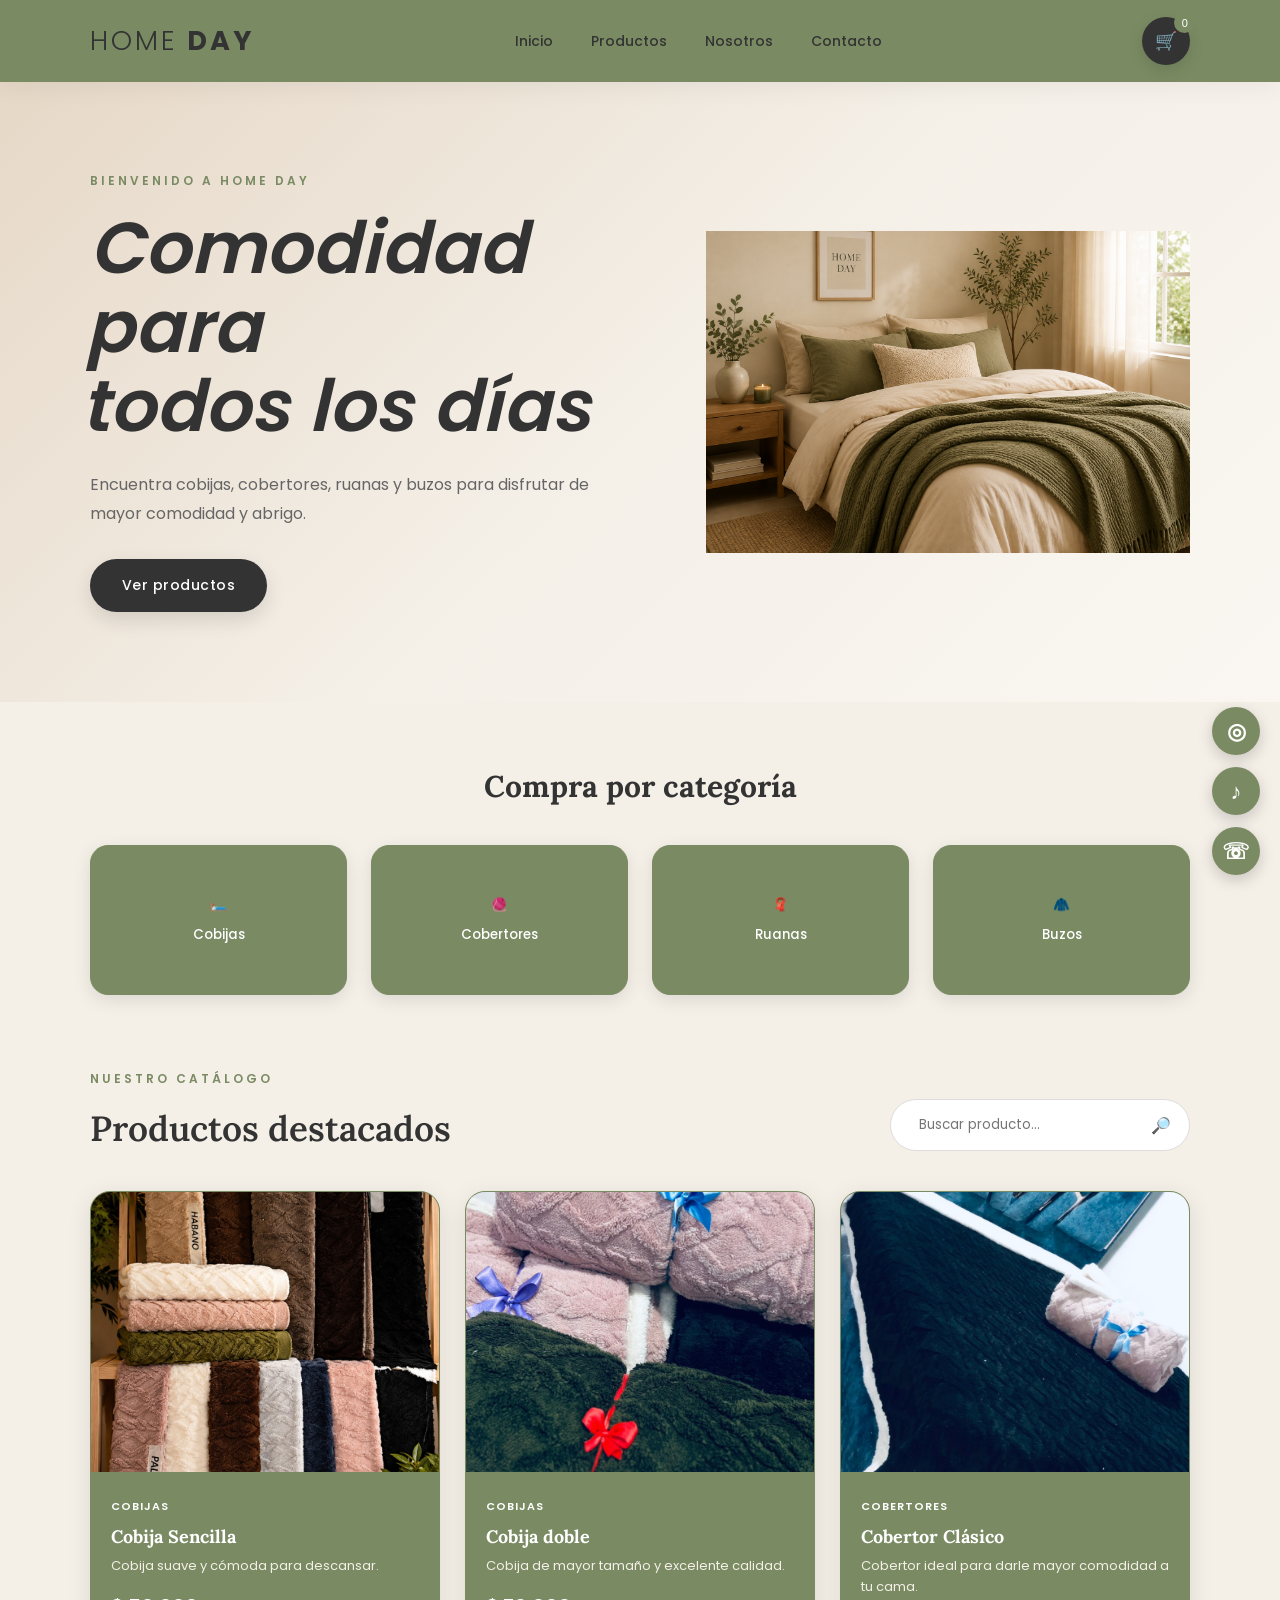
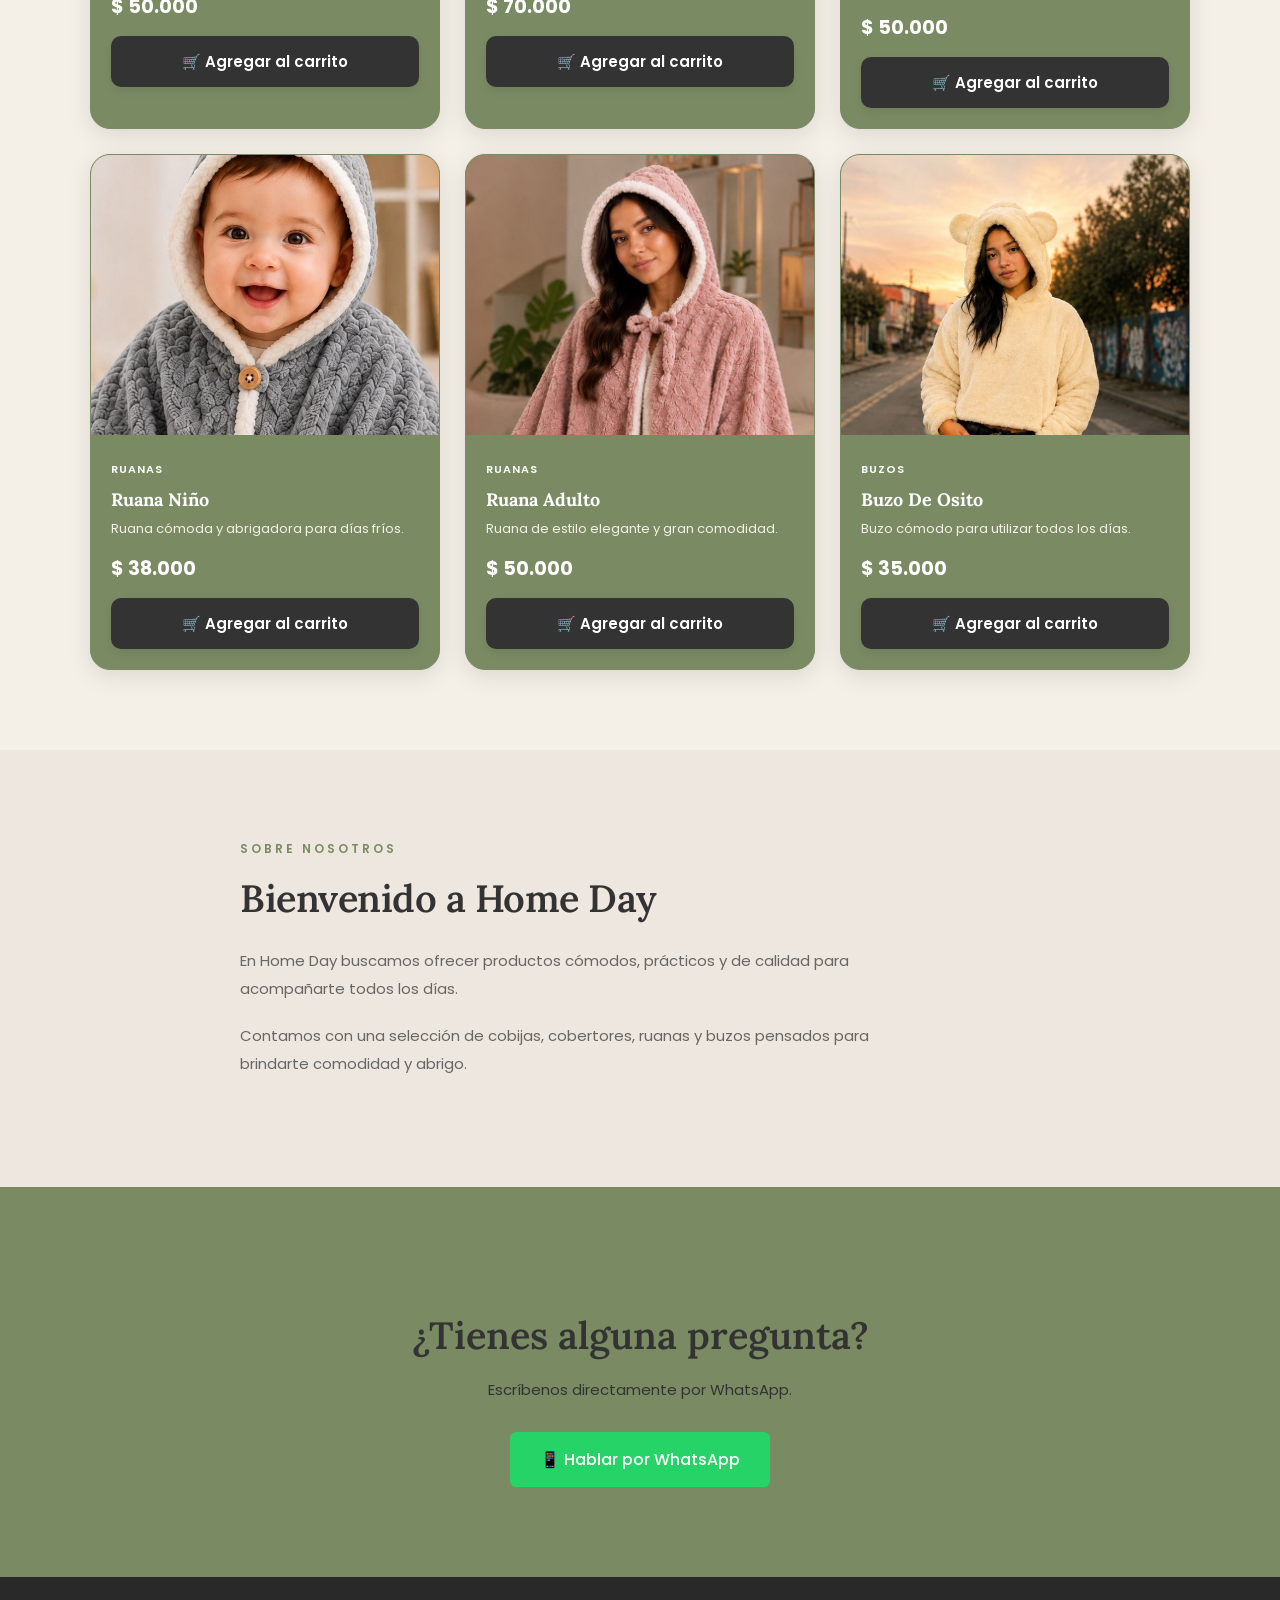
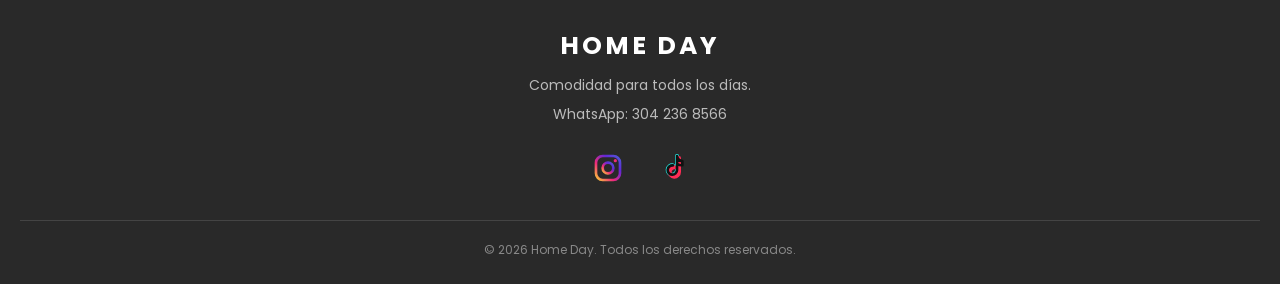
==== commit a37bfdaa: "Update index.html" ====
--- a/index.html
+++ b/index.html
@@ -7,6 +7,7 @@
     <title>Home Day | Tienda Online</title>
 
     <link rel="stylesheet" href="estilos.css">
+    <link rel="stylesheet" href="https://cdnjs.cloudflare.com/ajax/libs/font-awesome/6.5.2/css/all.min.css">
 
     <link rel="preconnect" href="https://fonts.googleapis.com">
     <link rel="preconnect" href="https://fonts.gstatic.com" crossorigin>
--- a/estilos.css
+++ b/estilos.css
@@ -394,29 +394,31 @@
 }
 
 .producto-categoria {
-font-size: 11px;
-color: #9b7653;
-font-weight: 600;
-text-transform: uppercase;
-letter-spacing: 1px;
+  font-size: 11px;
+  color: #FFFFFF;
+  font-weight: 600;
+  text-transform: uppercase;
+  letter-spacing: 1px;
 }
 
 .producto h3 {
-font-size: 18px;
-margin: 8px 0;
+  font-size: 18px;
+  margin: 8px 0;
+  color: #FFFFFF;
 }
 
 .producto-descripcion {
-color: #777;
-font-size: 13px;
-line-height: 1.6;
-margin-bottom: 15px;
+  color: #F4EFE7;
+  font-size: 13px;
+  line-height: 1.6;
+  margin-bottom: 15px;
 }
 
 .producto-precio {
-font-size: 19px;
-font-weight: 700;
-margin-bottom: 15px;
+  font-size: 19px;
+  font-weight: 700;
+  margin-bottom: 15px;
+  color: #FFFFFF;
 }
 
 .boton-agregar {
@@ -839,3 +841,36 @@
     width: 32px;
     height: 32px;
 }
+
+/* REDES SOCIALES FLOTANTES */
+.redes-flotantes {
+  position: fixed;
+  right: 20px;
+  bottom: 25px;
+  display: flex;
+  flex-direction: column;
+  gap: 12px;
+  z-index: 2000;
+}
+
+.red-social {
+  width: 48px;
+  height: 48px;
+  border-radius: 50%;
+  background: #7A8B63;
+  color: #FFFFFF;
+  display: flex;
+  align-items: center;
+  justify-content: center;
+  text-decoration: none;
+  font-size: 22px;
+  font-weight: 600;
+  box-shadow: 0 5px 15px rgba(0, 0, 0, 0.18);
+  transition: all 0.3s ease;
+}
+
+.red-social:hover {
+  background: #6B7B56;
+  transform: translateY(-4px) scale(1.05);
+  box-shadow: 0 8px 20px rgba(0, 0, 0, 0.22);
+}
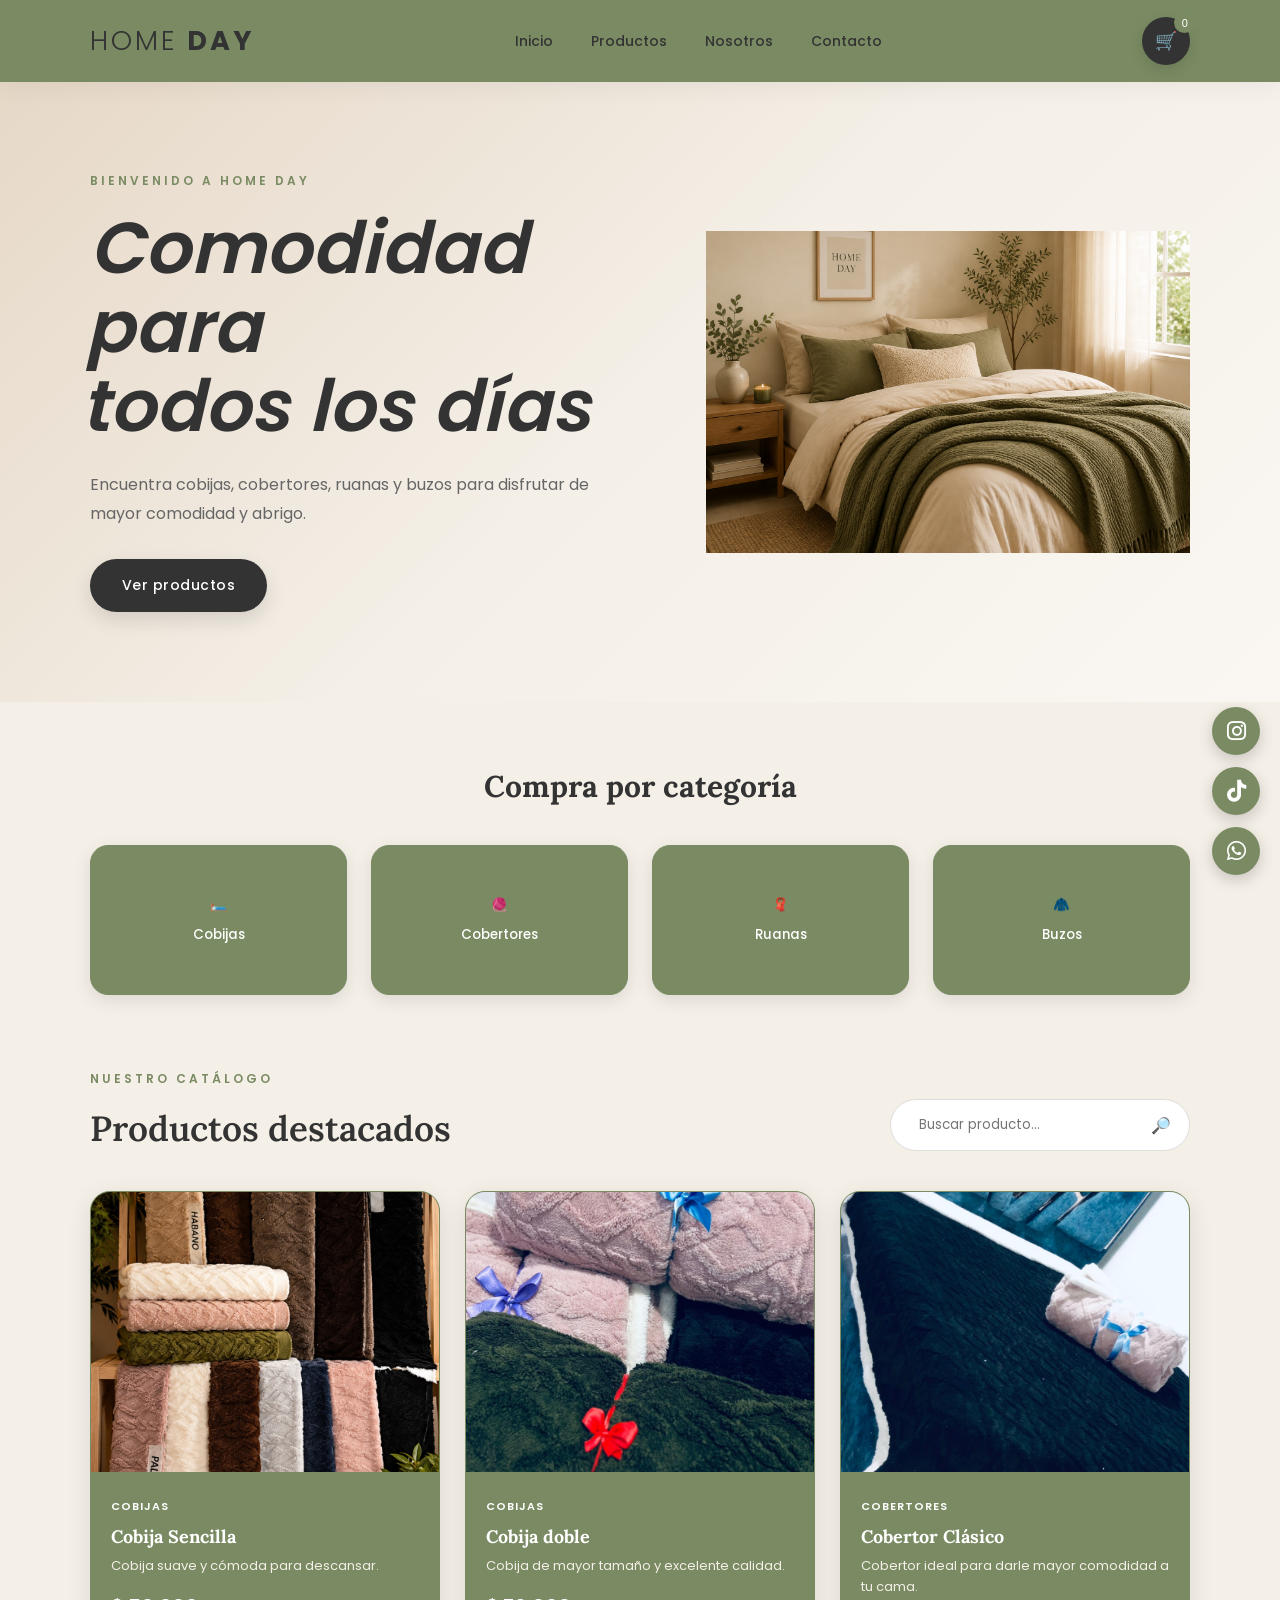
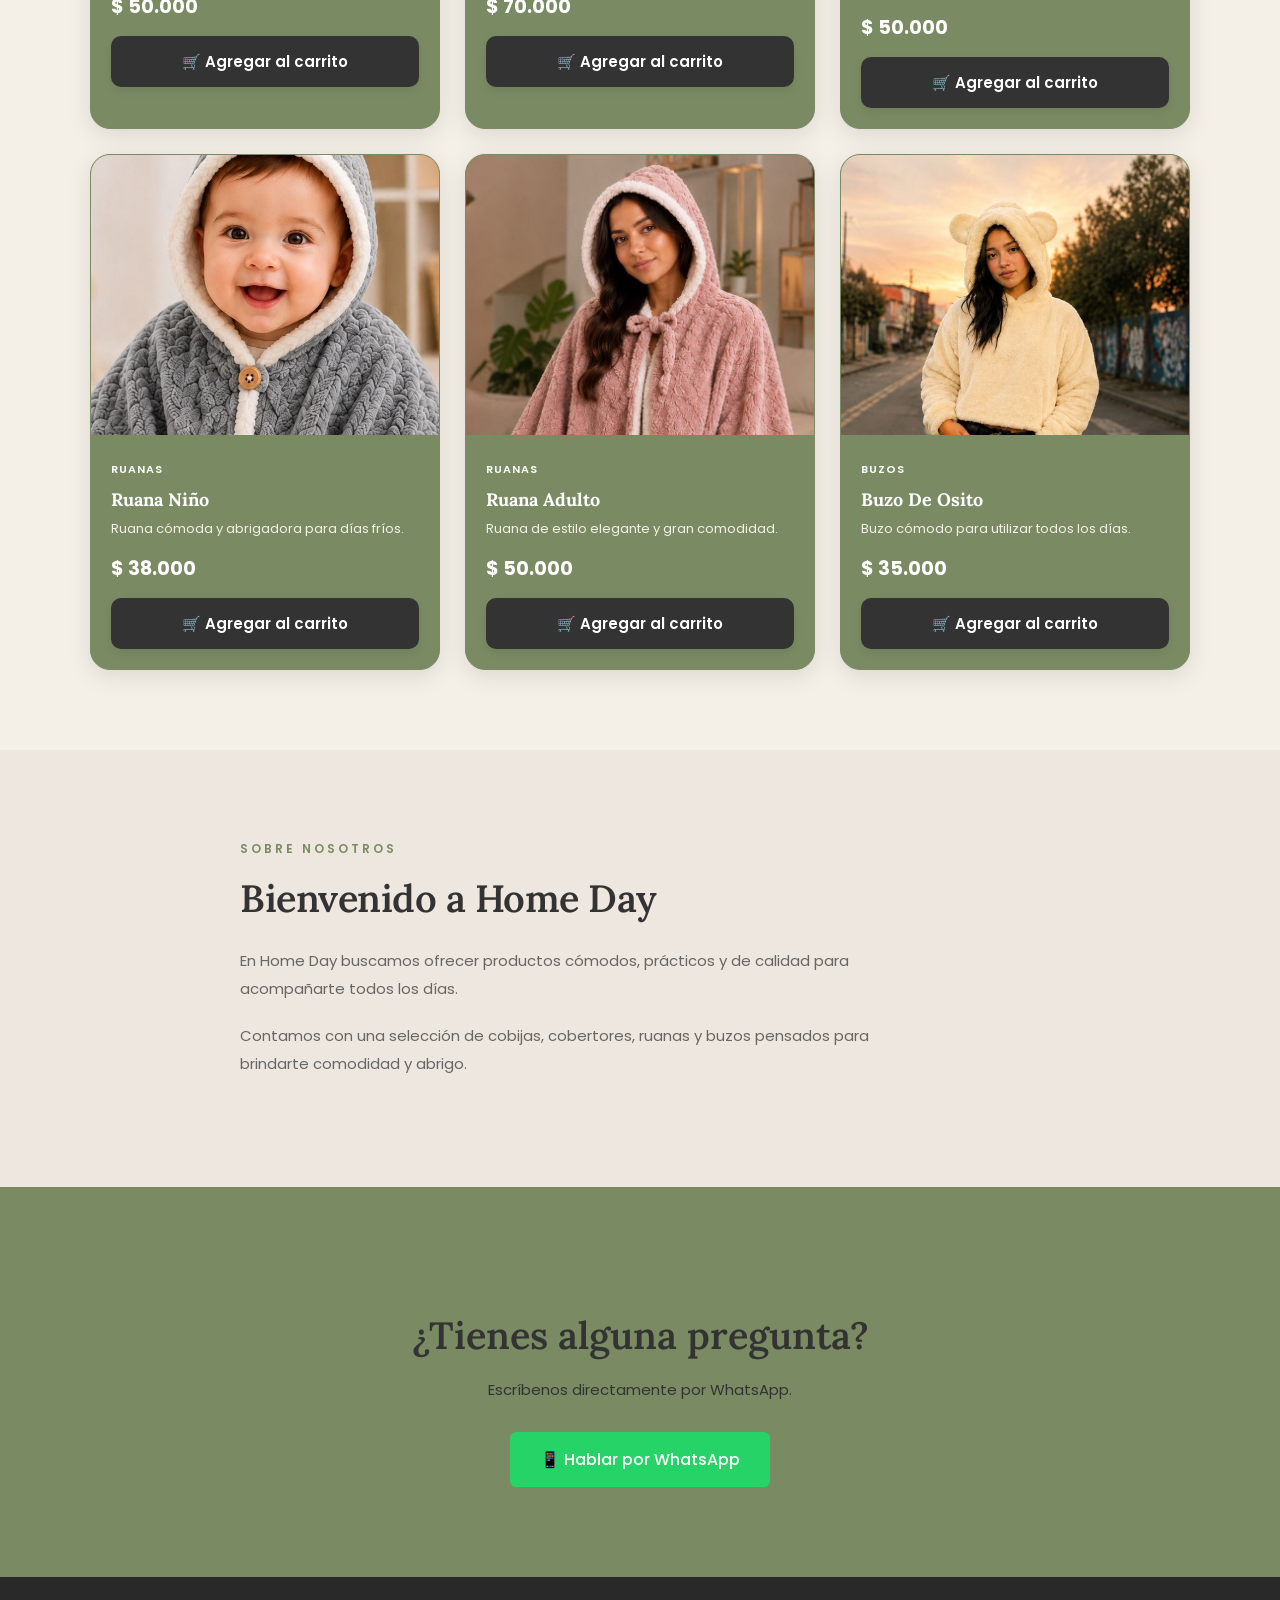
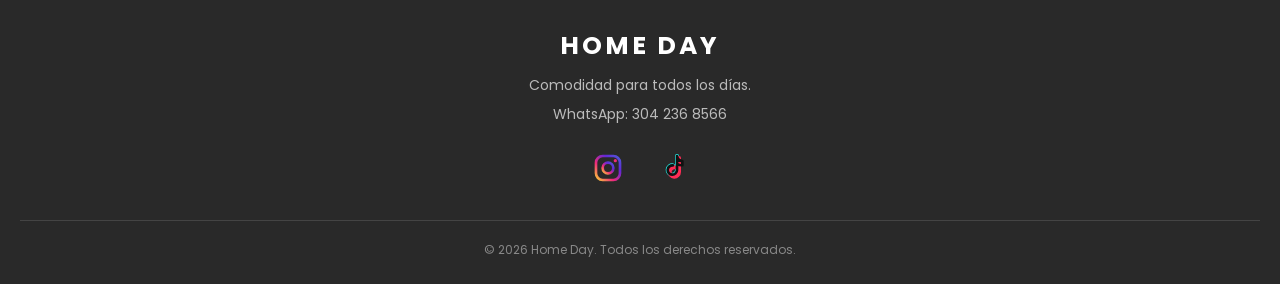
==== commit 47263f09: "Update index.html" ====
--- a/index.html
+++ b/index.html
@@ -449,10 +449,15 @@
 
 <!-- BOTÓN FLOTANTE DE REDES SOCIALES -->
 <div class="redes-flotantes">
-  <a href="#" class="red-social instagram" aria-label="Instagram">◎</a>
-  <a href="#" class="red-social tiktok" aria-label="TikTok">♪</a>
-  <a href="#" class="red-social whatsapp" aria-label="WhatsApp">☏</a>
+  <a href="#" class="red-social instagram" aria-label="Instagram">
+    <i class="fa-brands fa-instagram"></i>
+  </a>
+
+  <a href="#" class="red-social tiktok" aria-label="TikTok">
+    <i class="fa-brands fa-tiktok"></i>
+  </a>
+
+  <a href="#" class="red-social whatsapp" aria-label="WhatsApp">
+    <i class="fa-brands fa-whatsapp"></i>
+  </a>
 </div>
-    
-</body>
-</html>
